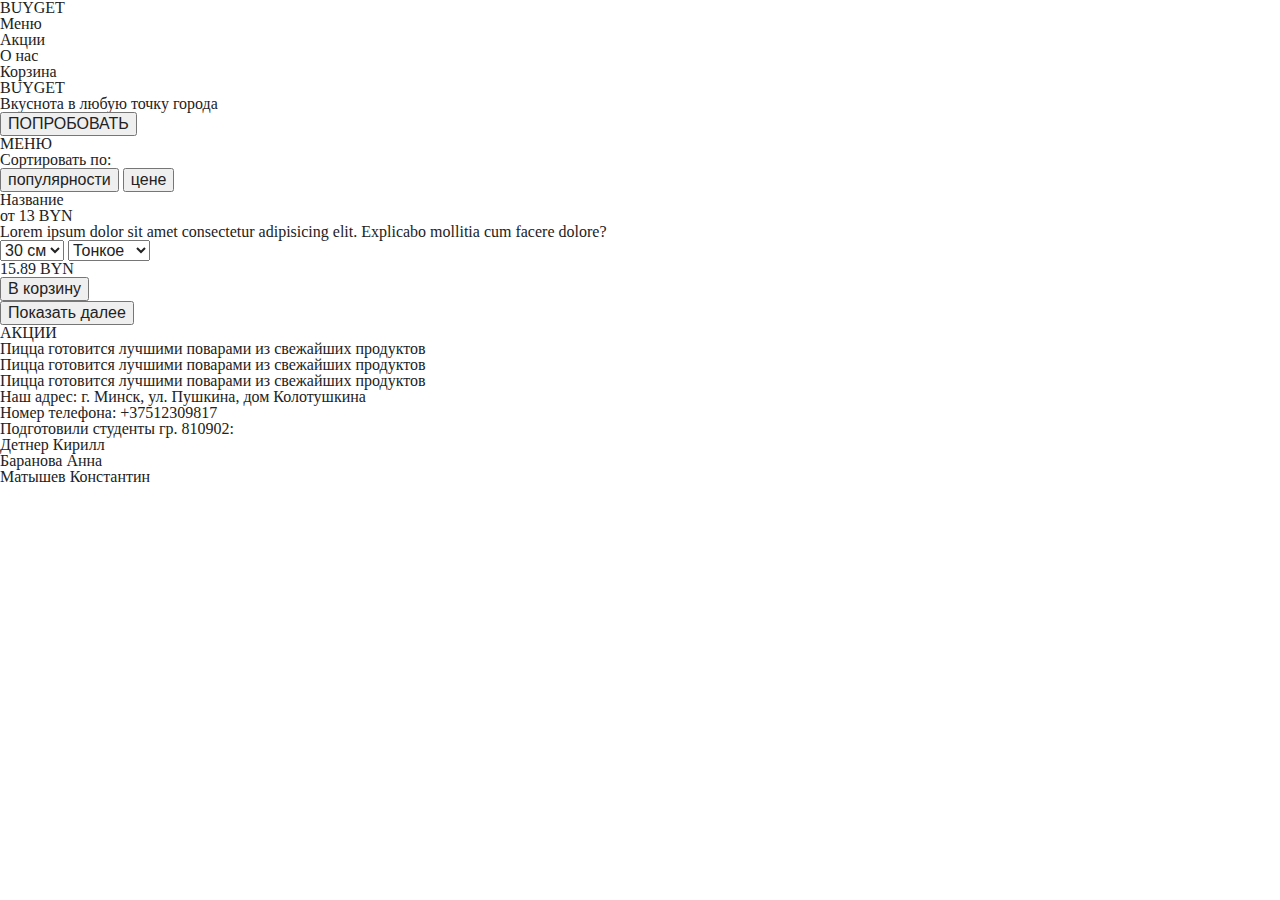
==== index.html @ f3280fdf "lab3" ====
<!doctype html>
<html lang="ru">
<head>
    <meta charset="UTF-8" />
    <meta name="viewport" content="width=device-width, initial-scale=1.0"/>
    <link rel="stylesheet" href="styles/reset.css">
    <link rel="stylesheet" href="styles/style.css">
    <title>BUYGET Pizza</title>
</head>

<body class="page">
    <header class="header page__header">
        <div class="wrapper ">
            <h1 class="logo logo_header">BUYGET</h1>
            <ul class="nav">
                <li class="nav__item">Меню</li>
                <li class="nav__item">Акции</li>
                <li class="nav__item">О нас</li>
                <li class="nav__item">
                    Корзина
                    <figure class="nav__cart"></figure>
                </li>
            </ul>
        </div>
    </header>
    <main>
        <section class="content">
            <div class="wrapper">
                <div class="info">
                    <h1 class="logo info__logo">BUYGET</h1>
                    <p class="info__description">Вкуснота в любую точку города</p>
                    <button class="btn btn_red">ПОПРОБОВАТЬ</button>
                </div>
            </div>
        </section>

        <section class="menu">
            <div class="wrapper">
                <div class="menu__header">
                    <h2 class="menu__title title">МЕНЮ</h2>
                    <div class="menu__sort">
                        <div class="sort__title">Сортировать по:</div>
                        <button class="sort-type sort-type_active">популярности</button>
                        <button class="sort-type">цене</button>
                    </div>
                </div>
                <div class="menu__pizza">
                    <div class="pizza-card">
                        <div class="pizza-card__image"></div>
                        <div class="pizza-card__title">Название</div>
                        <div class="pizza-card__price-range">от 13 BYN</div>
                        <div class="pizza-card__description">Lorem ipsum dolor sit amet consectetur adipisicing elit. Explicabo mollitia cum facere dolore?</div>
                        <div class="pizza-card__params">
                            <select class="pizza-card__size">
                                <option value="30">30 см</option>
                                <option value="36">36 см</option>
                            </select>
                            <select class="pizza-card__thickness">
                                <option value="thin">Тонкое</option>
                                <option value="fat">Толстое</option>
                            </select>
                        </div>
                        <div class="pizza__price">15.89 BYN</div>
                        <button class="btn btn_red">В корзину</button>
                    </div>
                </div>
                <button class="btn menu__extend">Показать далее</button>
            </div>
        </section>

        <section class="sales">
            <div class="wrapper">
                <h2 class="sales__title title">АКЦИИ</h2>
                <div class="sales__slider"></div>
            </div>
        </section>

        <section class="about">
            <div class="wrapper">
                <h2 class="about__title title"></h2>
                <div class="advantages">
                    <article class="advantages__taste">
                        <p class="advantages_description">Пицца готовится лучшими поварами из свежайших продуктов</p>
                        <p class="advantages_image"></p>
                    </article>
                    <article class="advantages__speed">
                        <p class="advantages_description">Пицца готовится лучшими поварами из свежайших продуктов</p>
                        <p class="advantages_image"></p>
                    </article>
                    <article class="advantages__sales">
                        <p class="advantages_description">Пицца готовится лучшими поварами из свежайших продуктов</p>
                        <p class="advantages_image"></p>
                    </article>
                </div>
            </div>
        </section>

        <section>
            <p class="address">
                Наш адрес: г. Минск, ул. Пушкина, дом Колотушкина
                <br>
                Номер телефона: +37512309817
            </p>
        </section>
    </main>

    <footer class="footer page__footer">
        <p class="authors">
            Подготовили студенты гр. 810902:<br>
            Детнер Кирилл<br>
            Баранова Анна<br>
            Матышев Константин
        </p>
    </footer>
</body>
</html>
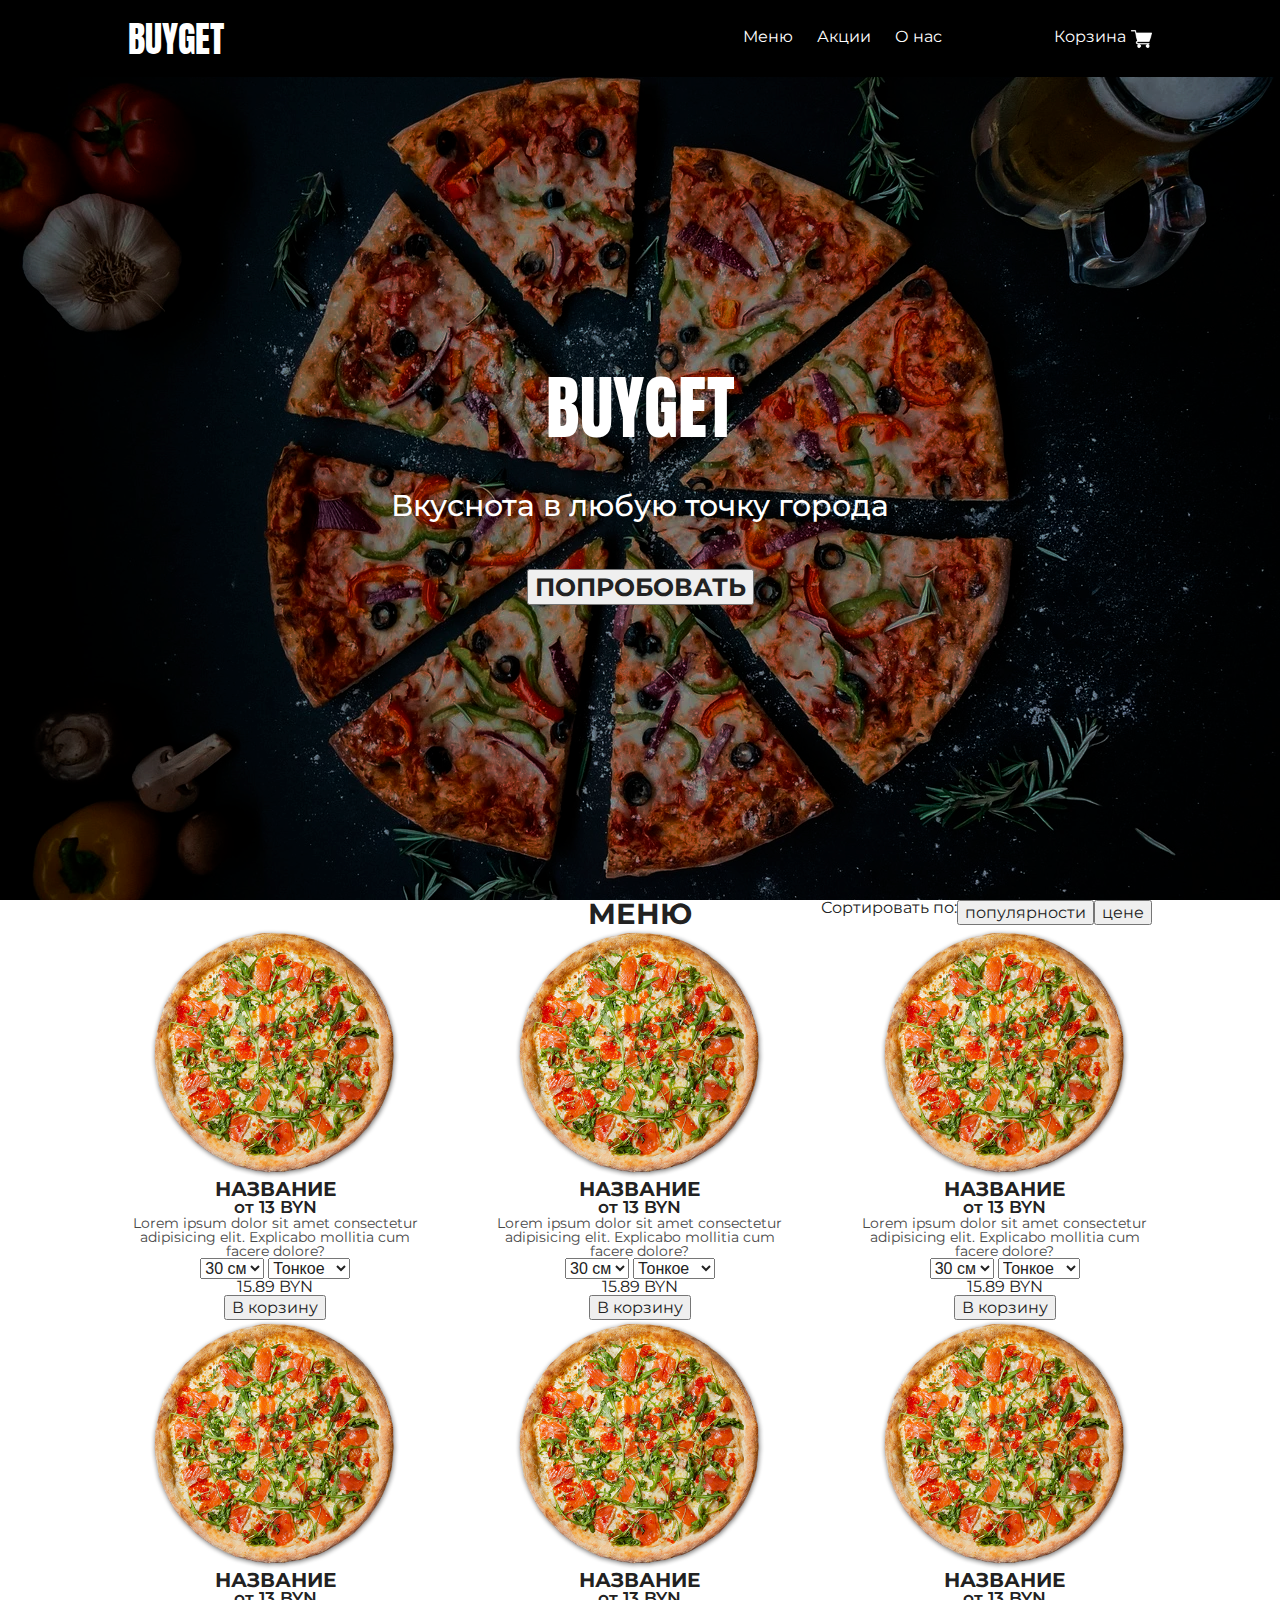
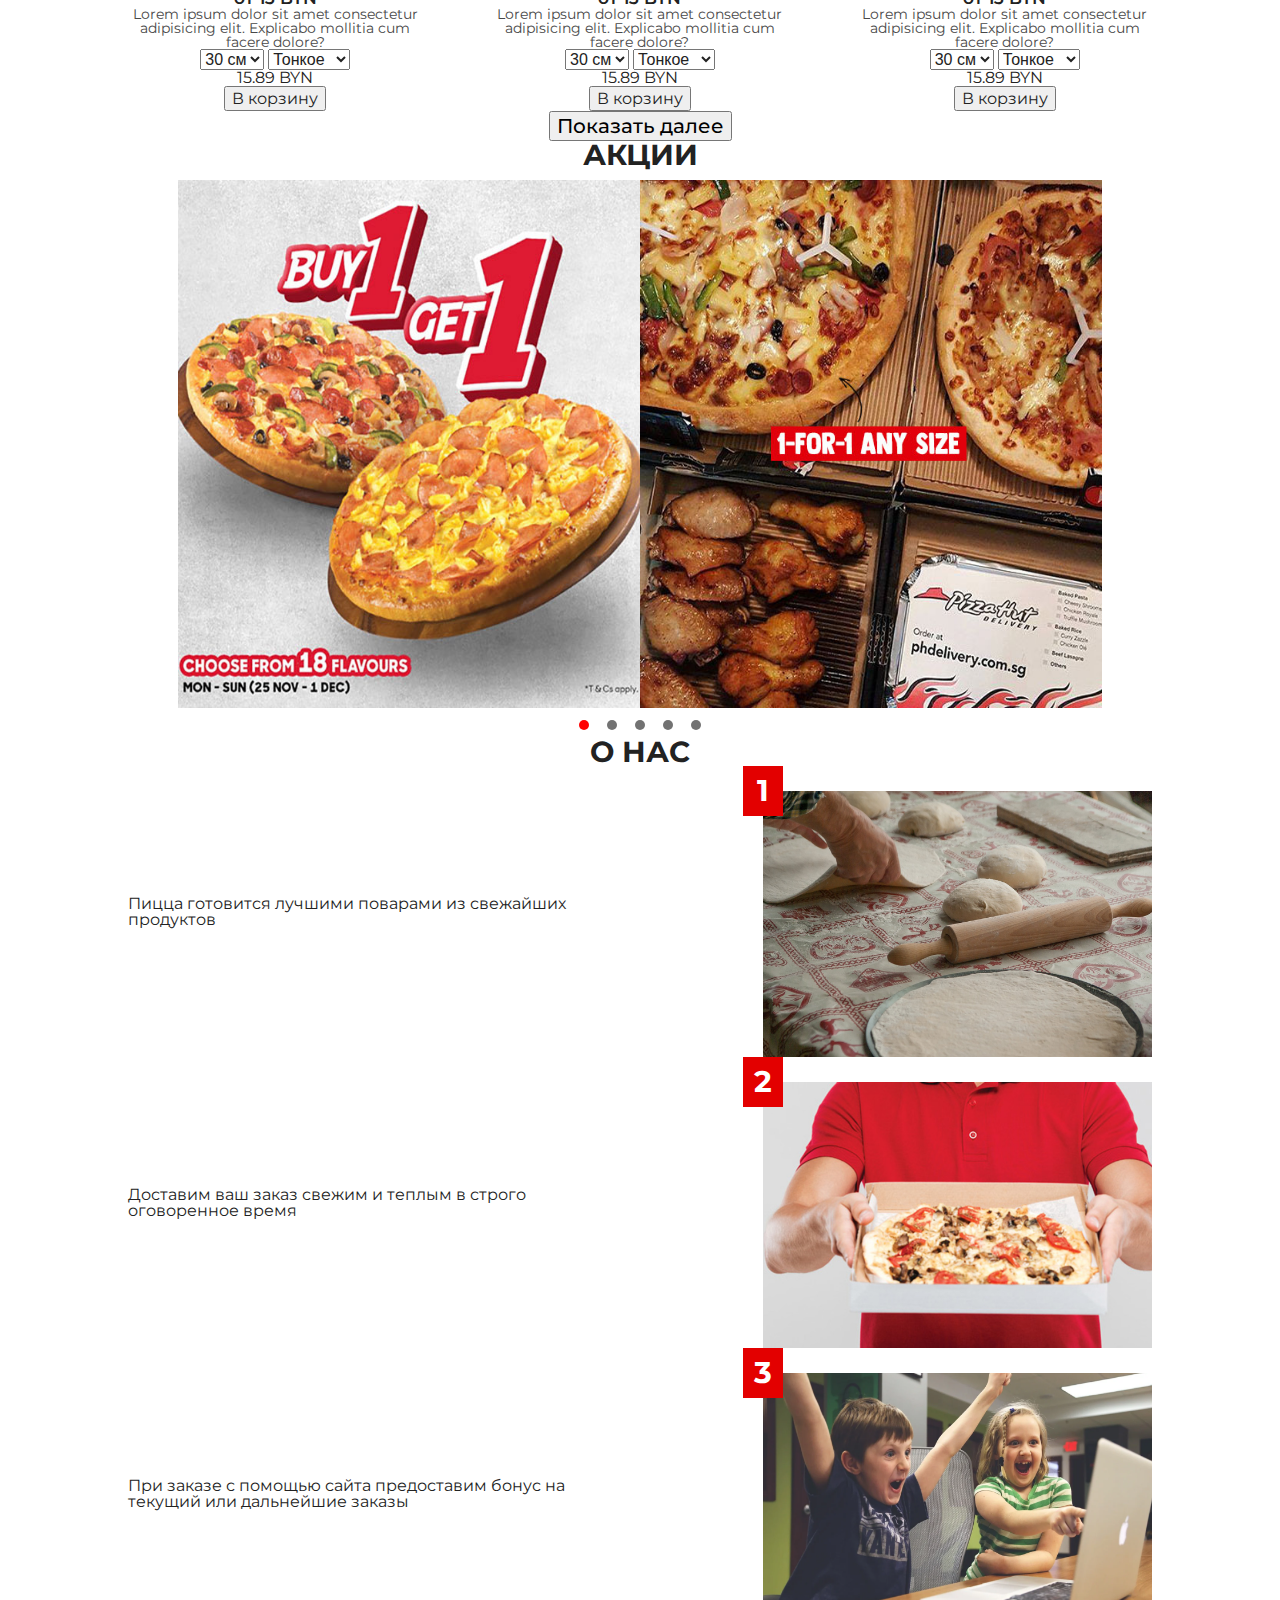
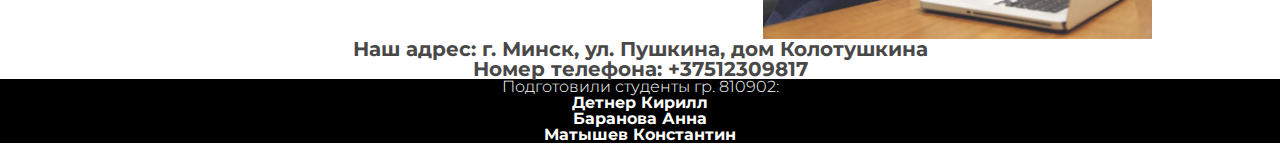
==== commit 01b158b1: "main page, lab4" ====
--- a/index.html
+++ b/index.html
@@ -1,16 +1,20 @@
-<!doctype html>
+<!DOCTYPE html>
 <html lang="ru">
+
 <head>
     <meta charset="UTF-8" />
-    <meta name="viewport" content="width=device-width, initial-scale=1.0"/>
-    <link rel="stylesheet" href="styles/reset.css">
-    <link rel="stylesheet" href="styles/style.css">
+    <meta name="viewport" content="width=device-width, initial-scale=1.0" />
+    <link rel="stylesheet" href="styles/reset.css" />
+    <link rel="stylesheet" href="styles/style.css" />
+    <link rel="preconnect" href="https://fonts.gstatic.com" />
+    <link href="https://fonts.googleapis.com/css2?family=Montserrat:wght@100;300;400;500;600;700&display=swap" rel="stylesheet" />
+    <link href="https://fonts.googleapis.com/css2?family=Anton&display=swap" rel="stylesheet" />
     <title>BUYGET Pizza</title>
 </head>
 
 <body class="page">
     <header class="header page__header">
-        <div class="wrapper ">
+        <div class="wrapper">
             <h1 class="logo logo_header">BUYGET</h1>
             <ul class="nav">
                 <li class="nav__item">Меню</li>
@@ -18,18 +22,20 @@
                 <li class="nav__item">О нас</li>
                 <li class="nav__item">
                     Корзина
-                    <figure class="nav__cart"></figure>
+                    <img class="nav__cart" src="./img/basket.png" />
                 </li>
             </ul>
         </div>
     </header>
     <main>
         <section class="content">
-            <div class="wrapper">
-                <div class="info">
-                    <h1 class="logo info__logo">BUYGET</h1>
-                    <p class="info__description">Вкуснота в любую точку города</p>
-                    <button class="btn btn_red">ПОПРОБОВАТЬ</button>
+            <div class="content__background">
+                <div class="wrapper">
+                    <div class="info">
+                        <h1 class="logo info__logo">BUYGET</h1>
+                        <p class="info__description">Вкуснота в любую точку города</p>
+                        <button class="btn btn_red">ПОПРОБОВАТЬ</button>
+                    </div>
                 </div>
             </div>
         </section>
@@ -47,20 +53,122 @@
                 <div class="menu__pizza">
                     <div class="pizza-card">
                         <div class="pizza-card__image"></div>
-                        <div class="pizza-card__title">Название</div>
-                        <div class="pizza-card__price-range">от 13 BYN</div>
-                        <div class="pizza-card__description">Lorem ipsum dolor sit amet consectetur adipisicing elit. Explicabo mollitia cum facere dolore?</div>
-                        <div class="pizza-card__params">
-                            <select class="pizza-card__size">
-                                <option value="30">30 см</option>
-                                <option value="36">36 см</option>
-                            </select>
-                            <select class="pizza-card__thickness">
-                                <option value="thin">Тонкое</option>
-                                <option value="fat">Толстое</option>
-                            </select>
-                        </div>
-                        <div class="pizza__price">15.89 BYN</div>
+                        <h3 class="pizza-card__title">Название</h3>
+                        <p class="pizza-card__price-range">от 13 BYN</p>
+                        <p class="pizza-card__description">
+                            Lorem ipsum dolor sit amet consectetur adipisicing elit. Explicabo mollitia cum facere dolore?
+                        </p>
+                        <div class="pizza-card__params">
+                            <select class="pizza-card__size">
+                  <option value="30">30 см</option>
+                  <option value="36">36 см</option>
+                </select>
+                            <select class="pizza-card__thickness">
+                  <option value="thin">Тонкое</option>
+                  <option value="fat">Толстое</option>
+                </select>
+                        </div>
+                        <h3 class="pizza__price">15.89 BYN</h3>
+                        <button class="btn btn_red">В корзину</button>
+                    </div>
+                    <div class="pizza-card">
+                        <div class="pizza-card__image"></div>
+                        <h3 class="pizza-card__title">Название</h3>
+                        <p class="pizza-card__price-range">от 13 BYN</p>
+                        <p class="pizza-card__description">
+                            Lorem ipsum dolor sit amet consectetur adipisicing elit. Explicabo mollitia cum facere dolore?
+                        </p>
+                        <div class="pizza-card__params">
+                            <select class="pizza-card__size">
+                  <option value="30">30 см</option>
+                  <option value="36">36 см</option>
+                </select>
+                            <select class="pizza-card__thickness">
+                  <option value="thin">Тонкое</option>
+                  <option value="fat">Толстое</option>
+                </select>
+                        </div>
+                        <h3 class="pizza__price">15.89 BYN</h3>
+                        <button class="btn btn_red">В корзину</button>
+                    </div>
+                    <div class="pizza-card">
+                        <div class="pizza-card__image"></div>
+                        <h3 class="pizza-card__title">Название</h3>
+                        <p class="pizza-card__price-range">от 13 BYN</p>
+                        <p class="pizza-card__description">
+                            Lorem ipsum dolor sit amet consectetur adipisicing elit. Explicabo mollitia cum facere dolore?
+                        </p>
+                        <div class="pizza-card__params">
+                            <select class="pizza-card__size">
+                  <option value="30">30 см</option>
+                  <option value="36">36 см</option>
+                </select>
+                            <select class="pizza-card__thickness">
+                  <option value="thin">Тонкое</option>
+                  <option value="fat">Толстое</option>
+                </select>
+                        </div>
+                        <h3 class="pizza__price">15.89 BYN</h3>
+                        <button class="btn btn_red">В корзину</button>
+                    </div>
+                    <div class="pizza-card">
+                        <div class="pizza-card__image"></div>
+                        <h3 class="pizza-card__title">Название</h3>
+                        <p class="pizza-card__price-range">от 13 BYN</p>
+                        <p class="pizza-card__description">
+                            Lorem ipsum dolor sit amet consectetur adipisicing elit. Explicabo mollitia cum facere dolore?
+                        </p>
+                        <div class="pizza-card__params">
+                            <select class="pizza-card__size">
+                  <option value="30">30 см</option>
+                  <option value="36">36 см</option>
+                </select>
+                            <select class="pizza-card__thickness">
+                  <option value="thin">Тонкое</option>
+                  <option value="fat">Толстое</option>
+                </select>
+                        </div>
+                        <h3 class="pizza__price">15.89 BYN</h3>
+                        <button class="btn btn_red">В корзину</button>
+                    </div>
+                    <div class="pizza-card">
+                        <div class="pizza-card__image"></div>
+                        <h3 class="pizza-card__title">Название</h3>
+                        <p class="pizza-card__price-range">от 13 BYN</p>
+                        <p class="pizza-card__description">
+                            Lorem ipsum dolor sit amet consectetur adipisicing elit. Explicabo mollitia cum facere dolore?
+                        </p>
+                        <div class="pizza-card__params">
+                            <select class="pizza-card__size">
+                  <option value="30">30 см</option>
+                  <option value="36">36 см</option>
+                </select>
+                            <select class="pizza-card__thickness">
+                  <option value="thin">Тонкое</option>
+                  <option value="fat">Толстое</option>
+                </select>
+                        </div>
+                        <h3 class="pizza__price">15.89 BYN</h3>
+                        <button class="btn btn_red">В корзину</button>
+                    </div>
+                    <div class="pizza-card">
+                        <div class="pizza-card__image"></div>
+                        <h3 class="pizza-card__title">Название</h3>
+                        <p class="pizza-card__price-range">от 13 BYN</p>
+                        <p class="pizza-card__description">
+                            Lorem ipsum dolor sit amet consectetur adipisicing elit. Explicabo mollitia cum facere dolore?
+                        </p>
+                        <div class="pizza-card__params">
+                            <select class="pizza-card__size">
+                  <option value="30">30 см</option>
+                  <option value="36">36 см</option>
+                </select>
+                            <select class="pizza-card__thickness">
+                  <option value="thin">Тонкое</option>
+                  <option value="fat">Толстое</option>
+                </select>
+                        </div>
+                        <h3 class="pizza__price">15.89 BYN</h3>
                         <button class="btn btn_red">В корзину</button>
                     </div>
                 </div>
@@ -71,25 +179,64 @@
         <section class="sales">
             <div class="wrapper">
                 <h2 class="sales__title title">АКЦИИ</h2>
-                <div class="sales__slider"></div>
+                <div class="sales__slider">
+                    <ul class="sales__slider_list">
+                        <li class="sales__slider_element">
+                            <img src="./img/sale1.png" alt="1" />
+                        </li>
+                        <!-- <li class="sales__slider_element">
+                            <img src="img/sale1.png" alt="2" />
+                        </li> -->
+                    </ul>
+                    <div class="sales__slider_arrow-left"></div>
+                    <div class="sales__slider_arrow-right"></div>
+                    <div class="sales__slider_dots">
+                        <span class="slider__dot slider__dot_current"></span>
+                        <span class="slider__dot"></span>
+                        <span class="slider__dot"></span>
+                        <span class="slider__dot"></span>
+                        <span class="slider__dot"></span>
+                    </div>
+                </div>
             </div>
         </section>
 
         <section class="about">
             <div class="wrapper">
-                <h2 class="about__title title"></h2>
+                <h2 class="about__title title">О НАС</h2>
                 <div class="advantages">
-                    <article class="advantages__taste">
-                        <p class="advantages_description">Пицца готовится лучшими поварами из свежайших продуктов</p>
-                        <p class="advantages_image"></p>
+                    <article class="advantage">
+                        <p class="advantage__description">
+                            Пицца готовится лучшими поварами из свежайших продуктов
+                        </p>
+                        <div class="advantage__image-wrapper">
+                            <div class="advantage__number">
+                                <p>1</p>
+                            </div>
+                            <img class="advantage_image" src="img/adv1.png"></img>
+                        </div>
                     </article>
-                    <article class="advantages__speed">
-                        <p class="advantages_description">Пицца готовится лучшими поварами из свежайших продуктов</p>
-                        <p class="advantages_image"></p>
+                    <article class="advantage">
+                        <p class="advantage__description">
+                            Доставим ваш заказ свежим и теплым в строго оговоренное время
+                        </p>
+                        <div class="advantage__image-wrapper">
+                            <div class="advantage__number">
+                                <p>2</p>
+                            </div>
+                            <img class="advantage_image" src="img/adv2.png"></img>
+                        </div>
                     </article>
-                    <article class="advantages__sales">
-                        <p class="advantages_description">Пицца готовится лучшими поварами из свежайших продуктов</p>
-                        <p class="advantages_image"></p>
+                    <article class="advantage">
+                        <p class="advantage__description">
+                            При заказе с помощью сайта предоставим бонус на текущий или дальнейшие заказы
+                        </p>
+                        <div class="advantage__image-wrapper">
+                            <div class="advantage__number">
+                                <p>3</p>
+                            </div>
+                            <img class="advantage_image" src="img/adv3.png"></img>
+                        </div>
                     </article>
                 </div>
             </div>
@@ -98,21 +245,16 @@
         <section>
             <p class="address">
                 Наш адрес: г. Минск, ул. Пушкина, дом Колотушкина
-                <br>
-                Номер телефона: +37512309817
+                <br /> Номер телефона: +37512309817
             </p>
         </section>
     </main>
 
     <footer class="footer page__footer">
         <p class="authors">
-            Подготовили студенты гр. 810902:<br>
-            Детнер Кирилл<br>
-            Баранова Анна<br>
-            Матышев Константин
+            Подготовили студенты гр. 810902:<span><br /> Детнер Кирилл<br /> Баранова Анна<br /> Матышев Константин</span>
         </p>
     </footer>
 </body>
-</html>
-
-
+
+</html>--- a/styles/style.css
+++ b/styles/style.css
@@ -0,0 +1,414 @@
+* {
+  -webkit-box-sizing: border-box;
+          box-sizing: border-box;
+}
+
+section {
+  display: -webkit-box;
+  display: -ms-flexbox;
+  display: flex;
+  -webkit-box-pack: center;
+      -ms-flex-pack: center;
+          justify-content: center;
+  width: 100%;
+}
+
+header {
+  width: 100%;
+  height: 77px;
+  display: -webkit-box;
+  display: -ms-flexbox;
+  display: flex;
+  -webkit-box-pack: center;
+      -ms-flex-pack: center;
+          justify-content: center;
+  background-color: black;
+  color: white;
+}
+
+header .wrapper {
+  -webkit-box-pack: justify;
+      -ms-flex-pack: justify;
+          justify-content: space-between;
+  -webkit-box-align: center;
+      -ms-flex-align: center;
+          align-items: center;
+}
+
+header .wrapper .logo {
+  font-family: "Anton", sans-serif;
+  font-size: 36px;
+}
+
+header .wrapper .nav {
+  display: -webkit-box;
+  display: -ms-flexbox;
+  display: flex;
+  -webkit-box-pack: justify;
+      -ms-flex-pack: justify;
+          justify-content: space-between;
+}
+
+header .wrapper .nav .nav__item {
+  cursor: pointer;
+  margin-left: 1.5rem;
+  display: -webkit-box;
+  display: -ms-flexbox;
+  display: flex;
+}
+
+header .wrapper .nav .nav__item img {
+  width: 21px;
+  height: 20px;
+  margin-left: 5px;
+}
+
+header .wrapper .nav .nav__item:last-child {
+  margin-left: 7rem;
+}
+
+header,
+main,
+footer,
+button {
+  font-family: "Montserrat", sans-serif;
+}
+
+.wrapper {
+  width: 80%;
+  display: -webkit-box;
+  display: -ms-flexbox;
+  display: flex;
+  -webkit-box-pack: center;
+      -ms-flex-pack: center;
+          justify-content: center;
+}
+
+.content__background {
+  background-image: url(../img/background.png);
+  background-color: #080808;
+  width: 100%;
+  height: calc(100vh - 77px);
+  background-size: cover;
+  background-position: center;
+  display: -webkit-box;
+  display: -ms-flexbox;
+  display: flex;
+  -webkit-box-pack: center;
+      -ms-flex-pack: center;
+          justify-content: center;
+  width: 100%;
+}
+
+.content__background .wrapper {
+  height: 100%;
+  -webkit-box-align: center;
+      -ms-flex-align: center;
+          align-items: center;
+}
+
+.info {
+  display: -webkit-box;
+  display: -ms-flexbox;
+  display: flex;
+  -webkit-box-pack: center;
+      -ms-flex-pack: center;
+          justify-content: center;
+  -ms-flex-wrap: wrap;
+      flex-wrap: wrap;
+}
+
+.info h1,
+.info p {
+  width: 100%;
+  text-align: center;
+  color: white;
+  margin-bottom: 3rem;
+}
+
+.info h1 {
+  font-family: "Anton", sans-serif;
+  font-size: 70px;
+  font-style: normal;
+  font-weight: normal;
+}
+
+.info p {
+  font-weight: 500;
+  font-size: 30px;
+}
+
+.info button {
+  font-style: normal;
+  font-weight: bold;
+  font-size: 25px;
+  text-transform: uppercase;
+}
+
+.menu .wrapper {
+  -ms-flex-wrap: wrap;
+      flex-wrap: wrap;
+}
+
+.title {
+  text-align: center;
+  font-style: normal;
+  font-weight: bold;
+  font-size: 1.8rem;
+}
+
+.menu__header {
+  width: 100%;
+  position: relative;
+}
+
+.menu__header .menu__sort {
+  position: absolute;
+  right: 0;
+  top: 0;
+  display: -webkit-box;
+  display: -ms-flexbox;
+  display: flex;
+  -webkit-box-pack: right;
+      -ms-flex-pack: right;
+          justify-content: right;
+}
+
+.menu__pizza {
+  display: -ms-grid;
+  display: grid;
+  -ms-grid-columns: 1fr 1fr 1fr;
+      grid-template-columns: 1fr 1fr 1fr;
+  grid-column-gap: 70px;
+}
+
+.menu__pizza .pizza-card {
+  text-align: center;
+}
+
+.menu__pizza .pizza-card .pizza-card__image {
+  background-image: url(../img/pizza.png);
+  background-size: contain;
+  background-position: center;
+  background-repeat: no-repeat;
+  width: 100%;
+  height: 250px;
+}
+
+.menu__pizza .pizza-card .pizza-card__title {
+  font-weight: bold;
+  font-size: 20px;
+  text-transform: uppercase;
+}
+
+.menu__pizza .pizza-card .pizza-card__price-range {
+  font-weight: 600;
+  font-size: 17px;
+}
+
+.menu__pizza .pizza-card .pizza-card__description {
+  font-weight: normal;
+  font-size: 14px;
+  color: #484848;
+}
+
+.menu__pizza .pizza-card .pizza__price {
+  font-weight: normal;
+  font-size: 16px;
+}
+
+.menu__extend {
+  font-style: normal;
+  font-weight: 500;
+  font-size: 20px;
+  text-align: center;
+  color: #000000;
+}
+
+.sales .wrapper {
+  -webkit-box-orient: vertical;
+  -webkit-box-direction: normal;
+      -ms-flex-direction: column;
+          flex-direction: column;
+  -webkit-box-pack: center;
+      -ms-flex-pack: center;
+          justify-content: center;
+}
+
+.sales .sales__slider {
+  position: relative;
+  min-width: 320px;
+  padding: 10px 50px 30px;
+}
+
+.sales__slider_list {
+  margin: 0;
+  padding: 0;
+  list-style-type: none;
+  position: relative;
+  width: 100%;
+  height: 528px;
+}
+
+.sales__slider_element {
+  width: 100%;
+  -webkit-transition: opacity 1s ease-in;
+  transition: opacity 1s ease-in;
+  position: absolute;
+  left: 0;
+  top: 0;
+  display: block;
+}
+
+.sales__slider_element img {
+  width: 100%;
+  height: 528px;
+  z-index: 10;
+}
+
+.sales__slider_arrow-left,
+.sales__slider_arrow-right {
+  width: 22px;
+  height: 40px;
+  position: absolute;
+  cursor: pointer;
+  opacity: 0.6;
+  z-index: 4;
+}
+
+.sales__slider_arrow-left {
+  left: 10px;
+  top: calc(100% / 2 - 20px);
+  display: block;
+  background: url("http://pvbk.spb.ru/inc/slider/sim-files/sim-arrow-left.png") no-repeat;
+}
+
+.sales__slider_arrow-right {
+  right: 10px;
+  top: calc(100% / 2 - 20px);
+  display: block;
+  background: url("http://pvbk.spb.ru/inc/slider/sim-files/sim-arrow-right.png") no-repeat;
+}
+
+.sales__slider_arrow-left:hover {
+  opacity: 1;
+}
+
+.sales__slider_arrow-right:hover {
+  opacity: 1;
+}
+
+.sales__slider_dots {
+  width: 100%;
+  height: auto;
+  position: absolute;
+  left: 0;
+  bottom: 0;
+  z-index: 3;
+  text-align: center;
+}
+
+span.slider__dot {
+  width: 10px;
+  height: 10px;
+  margin: 5px 7px;
+  padding: 0;
+  display: inline-block;
+  background-color: #727272;
+  border-radius: 5px;
+  cursor: pointer;
+}
+
+.slider__dot_current {
+  background-color: #ff0000 !important;
+}
+
+.about {
+  display: -webkit-box;
+  display: -ms-flexbox;
+  display: flex;
+  -webkit-box-pack: center;
+      -ms-flex-pack: center;
+          justify-content: center;
+}
+
+.about .wrapper {
+  display: block;
+}
+
+.advantages {
+  display: -webkit-box;
+  display: -ms-flexbox;
+  display: flex;
+  -webkit-box-orient: vertical;
+  -webkit-box-direction: normal;
+      -ms-flex-direction: column;
+          flex-direction: column;
+}
+
+.advantage {
+  display: -webkit-box;
+  display: -ms-flexbox;
+  display: flex;
+  -webkit-box-pack: justify;
+      -ms-flex-pack: justify;
+          justify-content: space-between;
+}
+
+.advantage .advantage__description {
+  max-width: 45%;
+  display: -webkit-box;
+  display: -ms-flexbox;
+  display: flex;
+  -webkit-box-align: center;
+      -ms-flex-align: center;
+          align-items: center;
+}
+
+.advantage .advantage__image-wrapper img {
+  right: 0;
+  max-width: 389px;
+  height: 266px;
+  position: relative;
+  z-index: 0;
+  margin-left: 20px;
+}
+
+.advantage__number {
+  position: relative;
+  z-index: 10;
+  margin-bottom: -25px;
+  background-color: #e30000;
+  width: 40px;
+  height: 50px;
+}
+
+.advantage__number p {
+  text-align: center;
+  color: white;
+  font-style: normal;
+  font-weight: bold;
+  font-size: 30px;
+  line-height: 50px;
+}
+
+.address {
+  font-weight: bold;
+  font-size: 20px;
+  color: #484848;
+  text-align: center;
+}
+
+.footer {
+  background-color: black;
+  color: white;
+  text-align: center;
+  font-style: normal;
+  font-weight: 300;
+  font-size: 16px;
+}
+
+.footer span {
+  font-weight: bold;
+}
+/*# sourceMappingURL=style.css.map */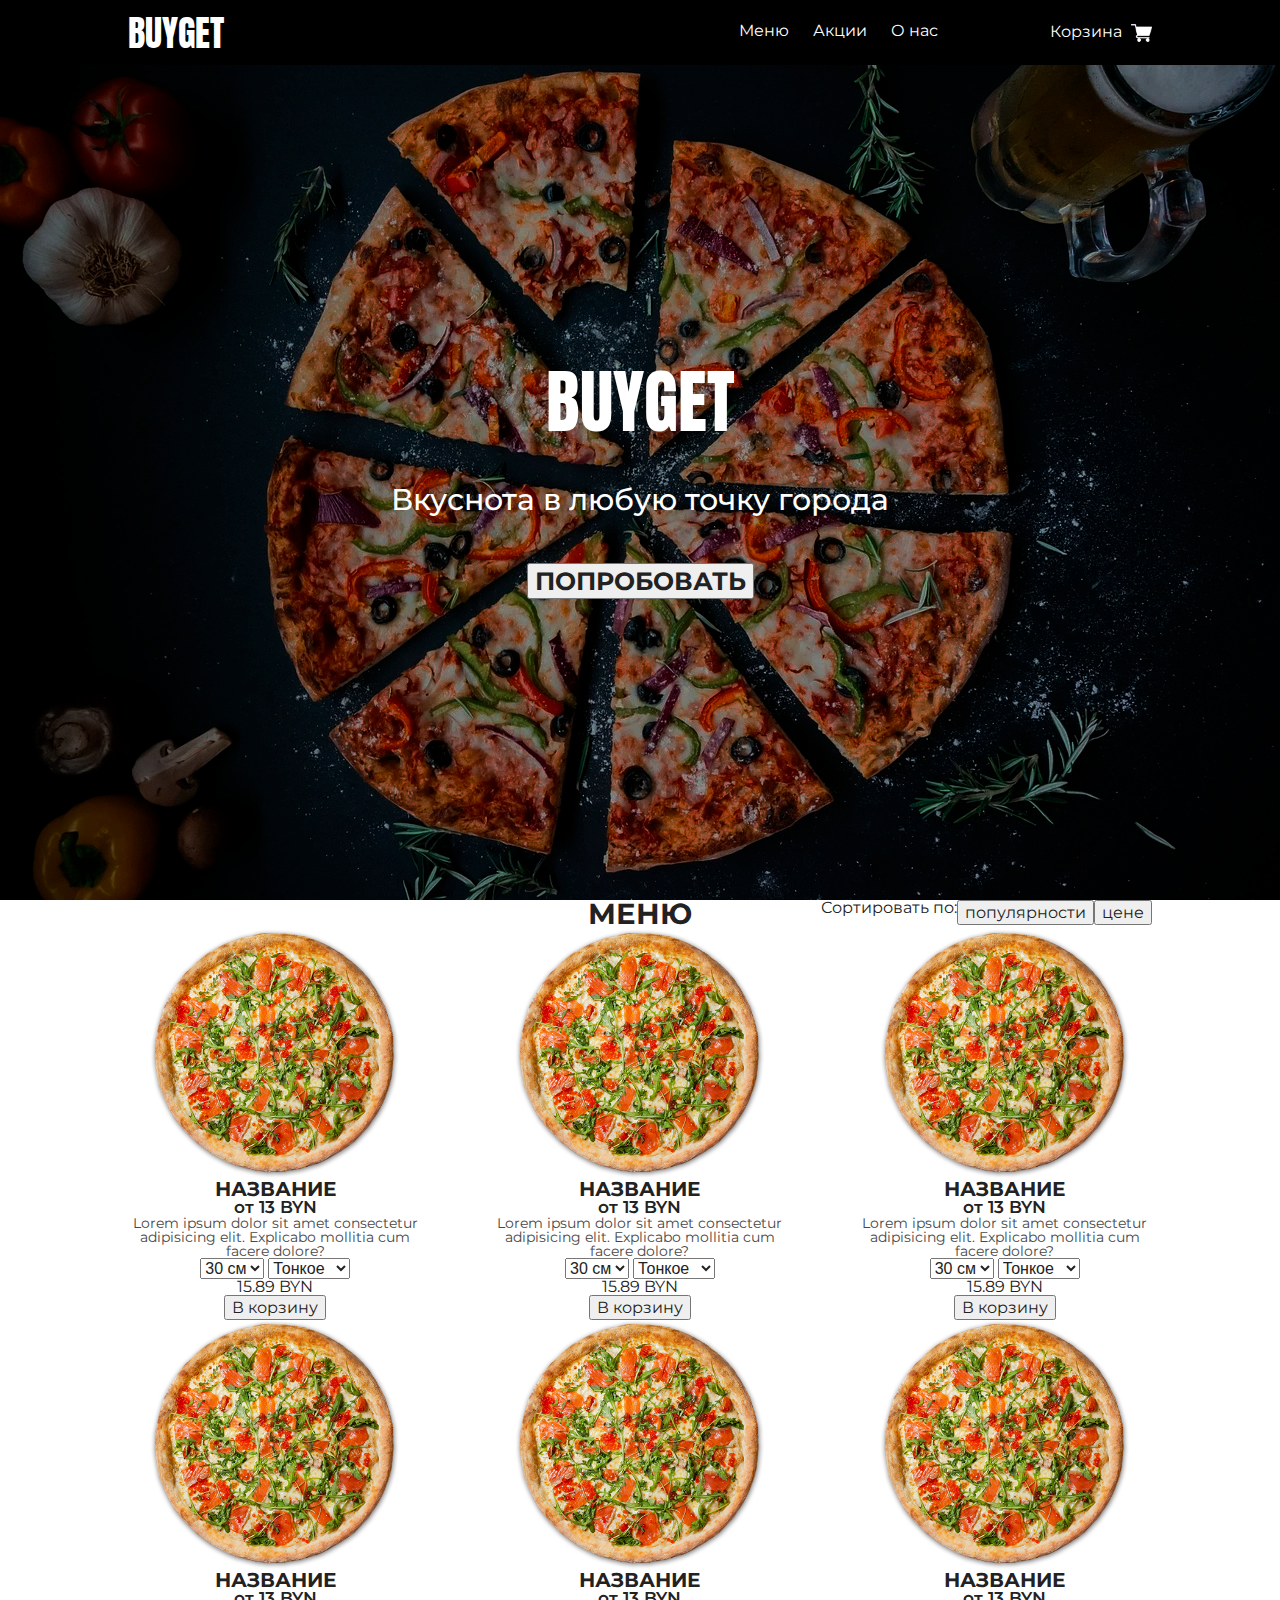
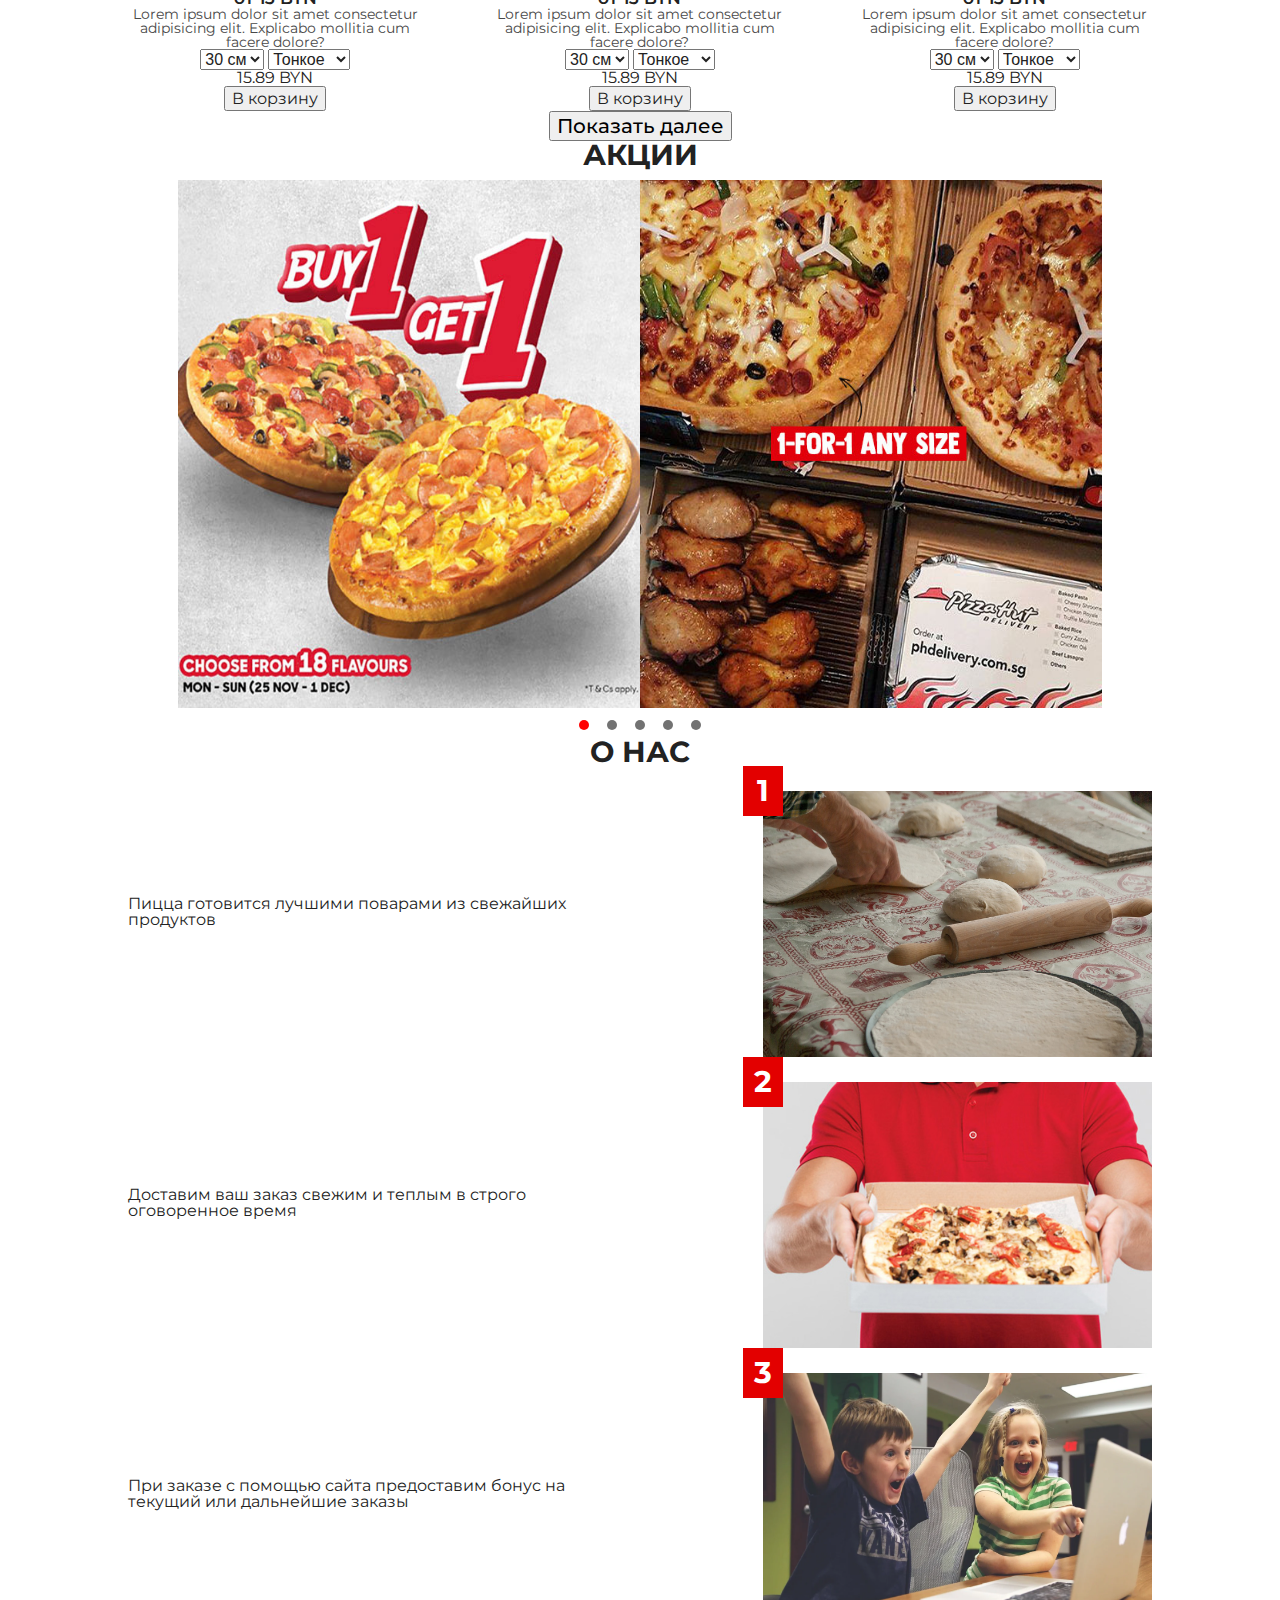
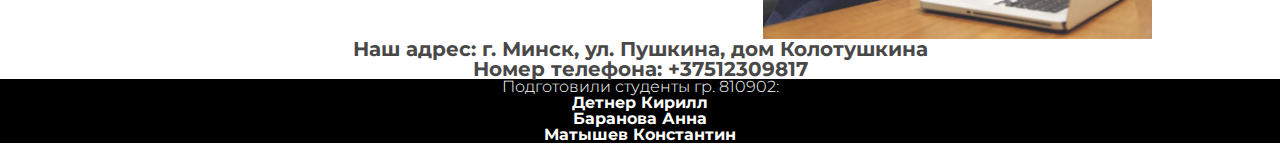
==== commit 5166a789: "basket page, lab4" ====
--- a/index.html
+++ b/index.html
@@ -15,14 +15,14 @@
 <body class="page">
     <header class="header page__header">
         <div class="wrapper">
-            <h1 class="logo logo_header">BUYGET</h1>
+            <h1 class="logo logo_header"><a href="index.html">BUYGET</a></h1>
             <ul class="nav">
                 <li class="nav__item">Меню</li>
                 <li class="nav__item">Акции</li>
                 <li class="nav__item">О нас</li>
-                <li class="nav__item">
-                    Корзина
+                <li class="nav__item"><a href="basket.html">Корзина
                     <img class="nav__cart" src="./img/basket.png" />
+                </a>
                 </li>
             </ul>
         </div>
--- a/styles/style.css
+++ b/styles/style.css
@@ -13,9 +13,14 @@
   width: 100%;
 }
 
+a {
+  text-decoration: none;
+  color: white;
+}
+
 header {
   width: 100%;
-  height: 77px;
+  height: 65px;
   display: -webkit-box;
   display: -ms-flexbox;
   display: flex;
@@ -24,6 +29,10 @@
           justify-content: center;
   background-color: black;
   color: white;
+  position: -webkit-sticky;
+  position: sticky;
+  top: 0;
+  z-index: 100;
 }
 
 header .wrapper {
@@ -88,7 +97,7 @@
   background-image: url(../img/background.png);
   background-color: #080808;
   width: 100%;
-  height: calc(100vh - 77px);
+  height: calc(100vh - 65px);
   background-size: cover;
   background-position: center;
   display: -webkit-box;
@@ -411,4 +420,127 @@
 .footer span {
   font-weight: bold;
 }
+
+.basket__wrapper .wrapper {
+  -webkit-box-pack: justify;
+      -ms-flex-pack: justify;
+          justify-content: space-between;
+}
+
+.basket__wrapper .wrapper .order {
+  width: 35%;
+}
+
+.basket__wrapper .wrapper .basket {
+  width: 40%;
+}
+
+.order__form {
+  display: -webkit-box;
+  display: -ms-flexbox;
+  display: flex;
+  -webkit-box-orient: vertical;
+  -webkit-box-direction: normal;
+      -ms-flex-direction: column;
+          flex-direction: column;
+}
+
+.order__form_input,
+.order__form_select {
+  display: block;
+}
+
+.order__title {
+  font-weight: bold;
+  font-size: 23px;
+}
+
+.order__form_info {
+  width: 100%;
+}
+
+.order__form_input,
+.order__form_select {
+  border: 1px solid #a9a9a9;
+  border-radius: 4px;
+  width: 100%;
+  height: 30px;
+  font-family: "Montserrat", sans-serif;
+  font-size: 15px;
+  color: #3f3f3f;
+}
+
+.red-center {
+  text-align: center;
+  color: red;
+}
+
+textarea {
+  height: 100px !important;
+  resize: none;
+}
+
+.basket__card .button__wrapper {
+  overflow: auto;
+}
+
+.basket__card .button__wrapper button {
+  float: right;
+  padding: 0;
+  border: 0;
+  background-color: transparent;
+}
+
+.basket__card .button__wrapper button img {
+  width: 20px;
+  height: 20px;
+}
+
+.basket__card img {
+  width: 170px;
+  height: 170px;
+}
+
+.basket__card_wrapper {
+  display: -webkit-box;
+  display: -ms-flexbox;
+  display: flex;
+  width: 100%;
+}
+
+.basket__card_wrapper .basket__card_info {
+  width: 60%;
+}
+
+.basket__card_wrapper .basket__card_info h3 {
+  font-weight: bold;
+  font-size: 18px;
+}
+
+.basket__card_wrapper .basket__card_info p {
+  font-weight: 300;
+  font-size: 16px;
+}
+
+.basket__card_wrapper .basket__card_info p.color-gray {
+  color: #867979;
+}
+
+.basket__card_wrapper .basket__card_info .basket__card_price {
+  font-weight: 600;
+  font-size: 14px;
+}
+
+.basket__card_wrapper .basket__card_info .basket_card_number {
+  display: inline;
+}
+
+.basket__sum {
+  font-weight: bold;
+  font-size: 18px;
+}
+
+.basket__sum span {
+  color: #ff0000;
+}
 /*# sourceMappingURL=style.css.map */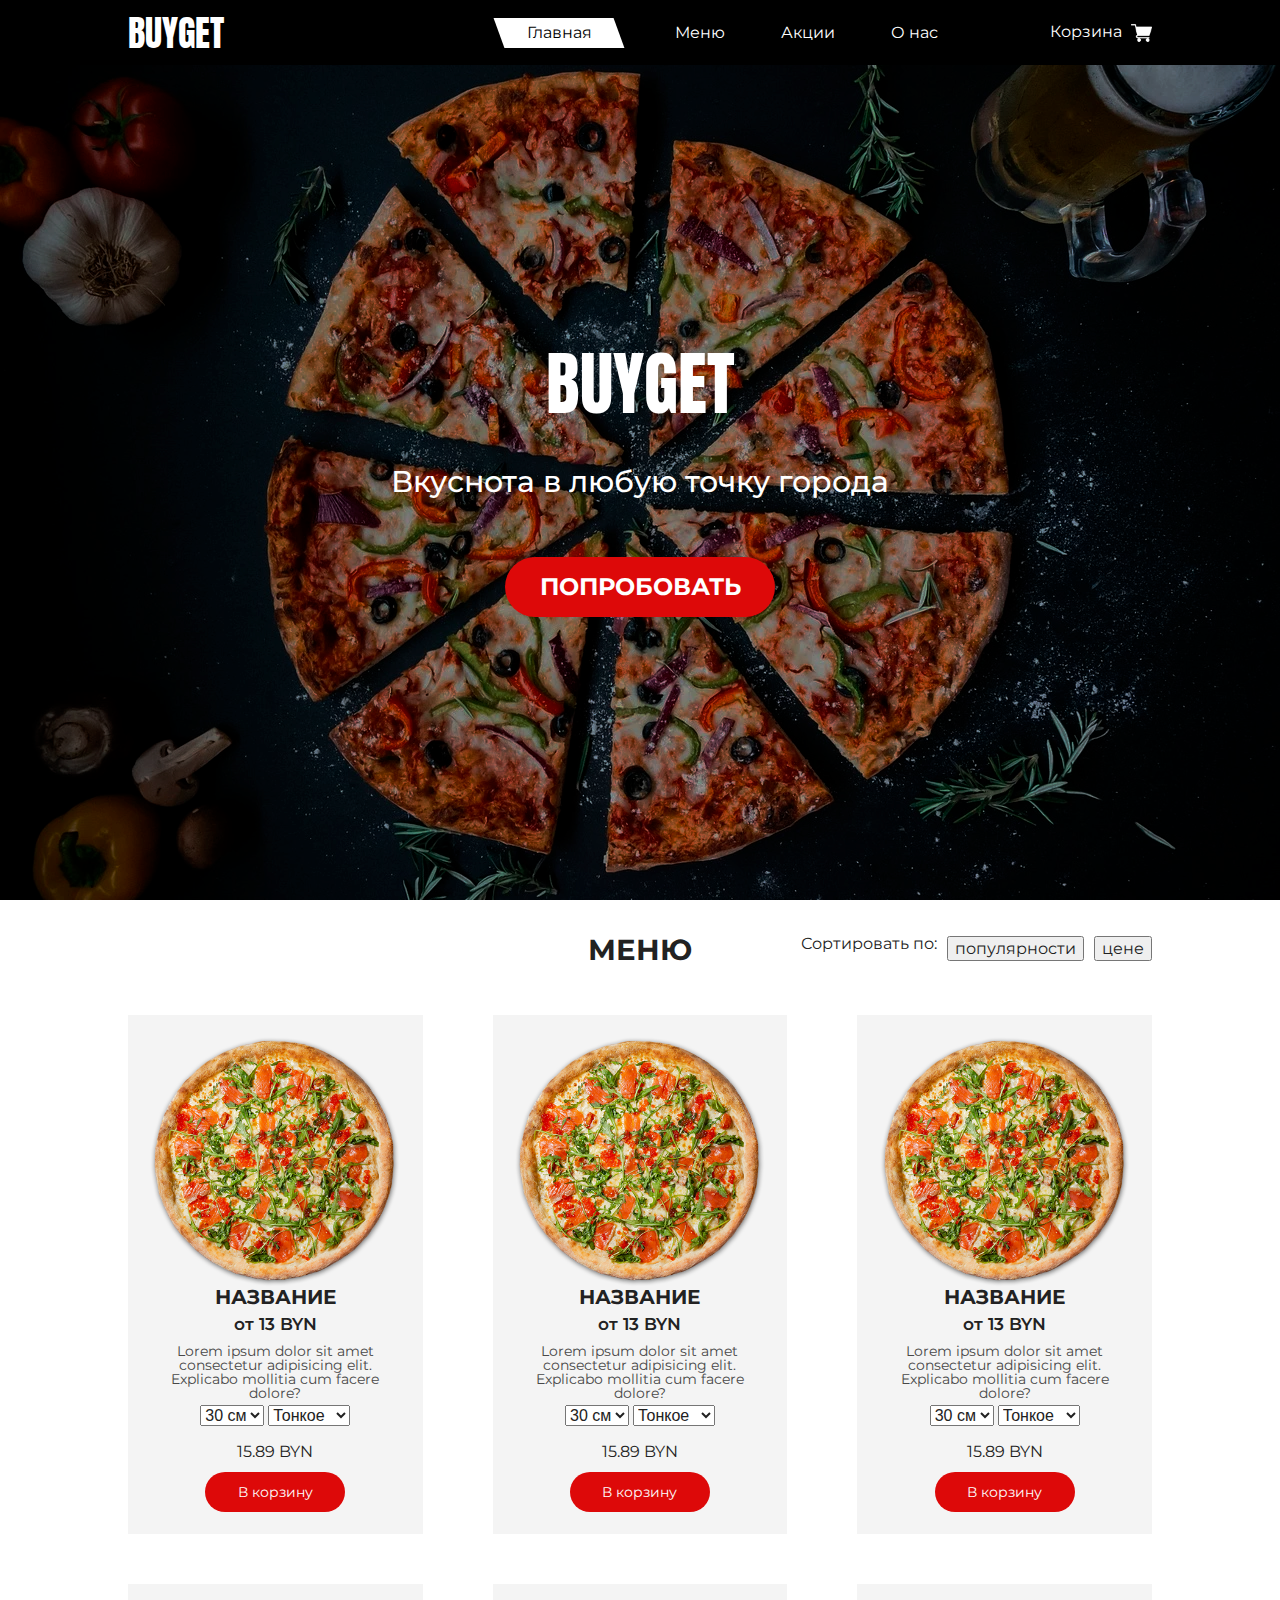
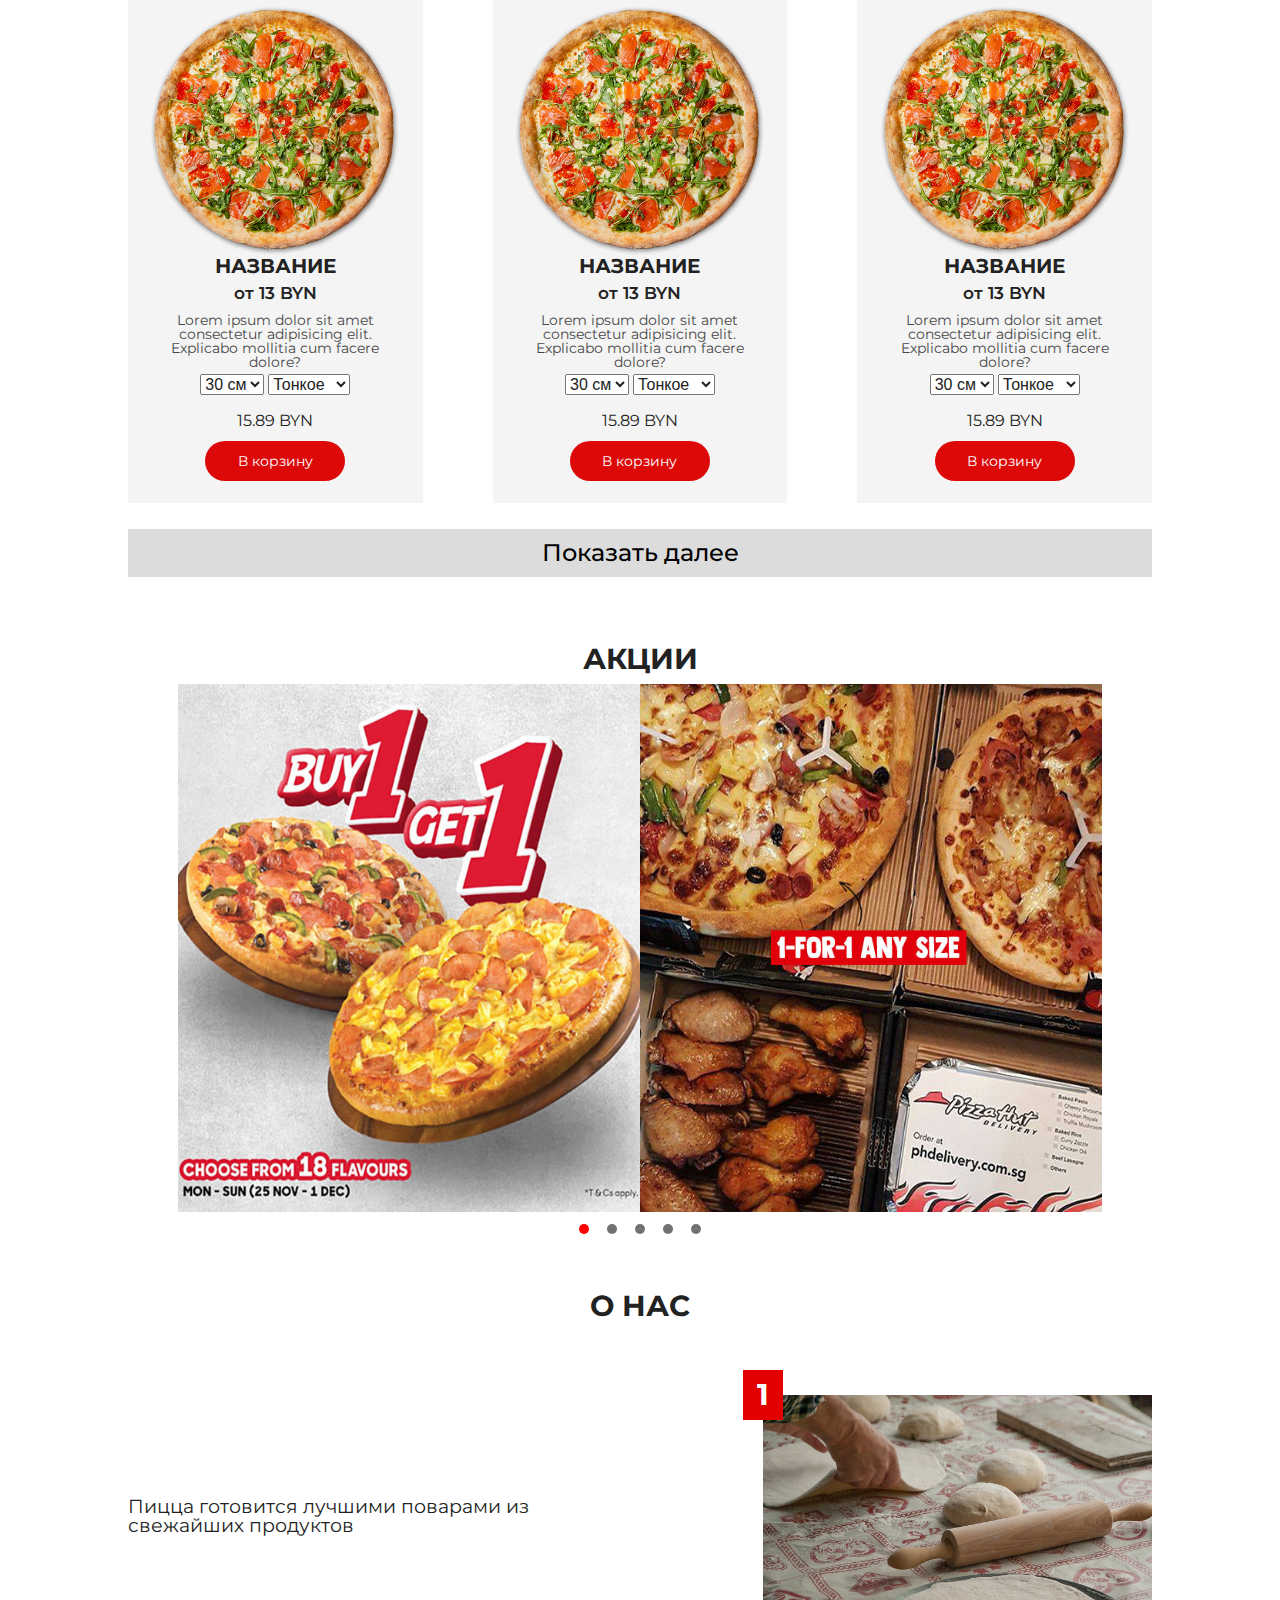
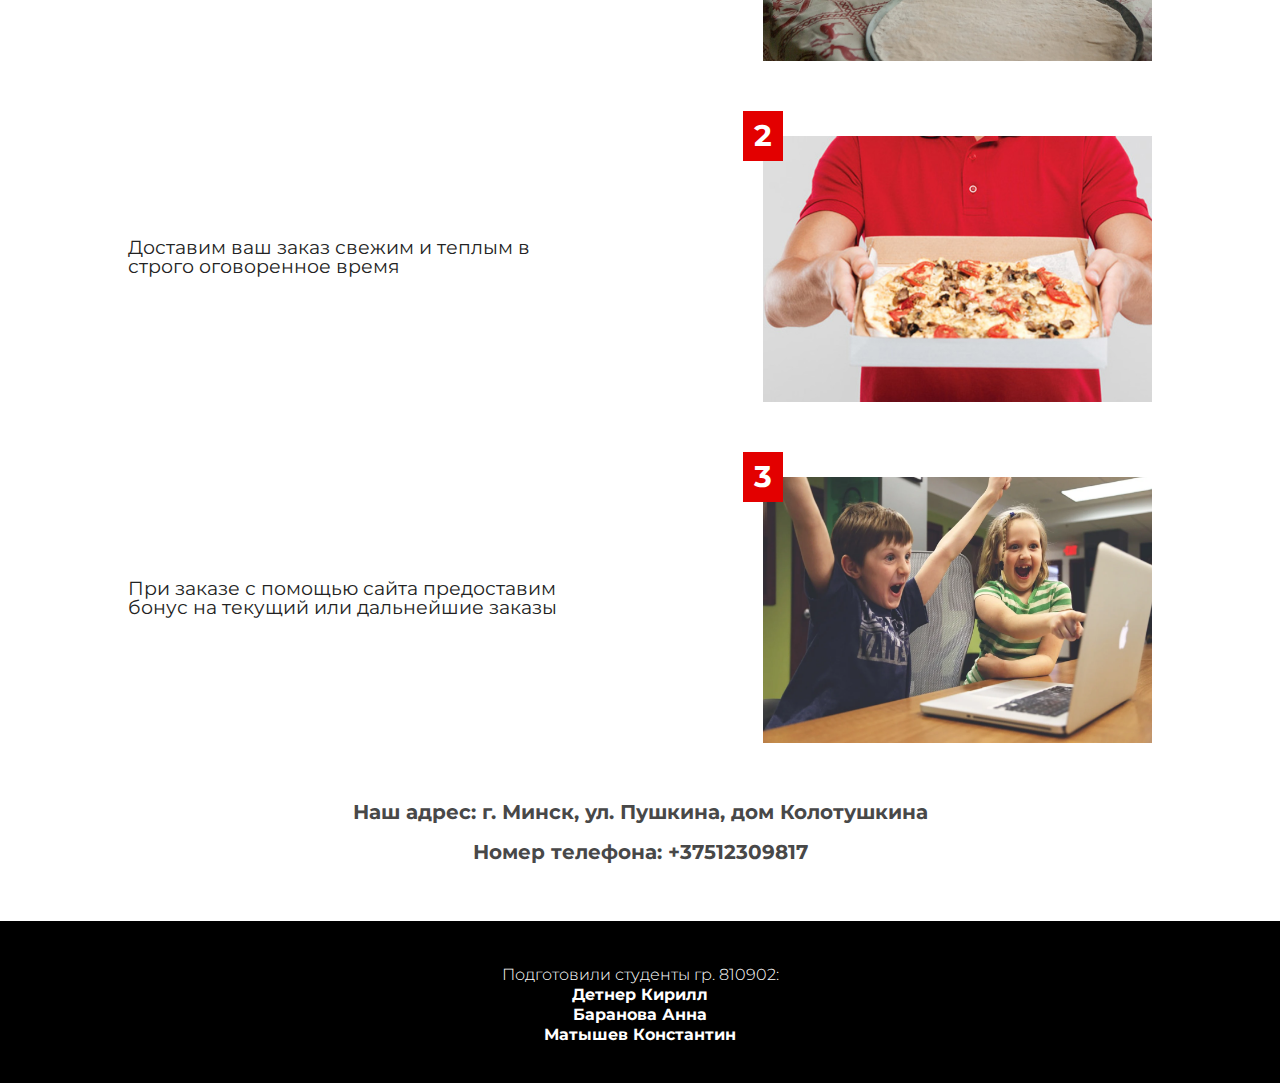
==== commit 0c575bba: "added animations" ====
--- a/index.html
+++ b/index.html
@@ -9,26 +9,28 @@
     <link rel="preconnect" href="https://fonts.gstatic.com" />
     <link href="https://fonts.googleapis.com/css2?family=Montserrat:wght@100;300;400;500;600;700&display=swap" rel="stylesheet" />
     <link href="https://fonts.googleapis.com/css2?family=Anton&display=swap" rel="stylesheet" />
+    <script src="jquery-3.6.0.min.js"></script>
     <title>BUYGET Pizza</title>
 </head>
 
-<body class="page">
-    <header class="header page__header">
-        <div class="wrapper">
+<body class="page" id="main">
+    <header class="header page__header"  >
+        <nav class="wrapper">
             <h1 class="logo logo_header"><a href="index.html">BUYGET</a></h1>
             <ul class="nav">
-                <li class="nav__item">Меню</li>
-                <li class="nav__item">Акции</li>
-                <li class="nav__item">О нас</li>
-                <li class="nav__item"><a href="basket.html">Корзина
+                <li class="nav__item active" data-element="main"><a>Главная</a></li>
+                <li class="nav__item" data-element="menu"> <a>Меню</a></li>
+                <li class="nav__item" data-element="sales"><a>Акции</a></li>
+                <li class="nav__item" data-element="about"><a>О нас</a></li>
+                <li class="nav__item basket" id="basketBtn"><a href="./basket.html">Корзина
                     <img class="nav__cart" src="./img/basket.png" />
                 </a>
                 </li>
             </ul>
-        </div>
+        </nav>
     </header>
     <main>
-        <section class="content">
+        <section class="content" id="main">
             <div class="content__background">
                 <div class="wrapper">
                     <div class="info">
@@ -40,7 +42,7 @@
             </div>
         </section>
 
-        <section class="menu">
+        <section class="menu" id="menu">
             <div class="wrapper">
                 <div class="menu__header">
                     <h2 class="menu__title title">МЕНЮ</h2>
@@ -69,114 +71,114 @@
                 </select>
                         </div>
                         <h3 class="pizza__price">15.89 BYN</h3>
-                        <button class="btn btn_red">В корзину</button>
-                    </div>
-                    <div class="pizza-card">
-                        <div class="pizza-card__image"></div>
-                        <h3 class="pizza-card__title">Название</h3>
-                        <p class="pizza-card__price-range">от 13 BYN</p>
-                        <p class="pizza-card__description">
-                            Lorem ipsum dolor sit amet consectetur adipisicing elit. Explicabo mollitia cum facere dolore?
-                        </p>
-                        <div class="pizza-card__params">
-                            <select class="pizza-card__size">
-                  <option value="30">30 см</option>
-                  <option value="36">36 см</option>
-                </select>
-                            <select class="pizza-card__thickness">
-                  <option value="thin">Тонкое</option>
-                  <option value="fat">Толстое</option>
-                </select>
-                        </div>
-                        <h3 class="pizza__price">15.89 BYN</h3>
-                        <button class="btn btn_red">В корзину</button>
-                    </div>
-                    <div class="pizza-card">
-                        <div class="pizza-card__image"></div>
-                        <h3 class="pizza-card__title">Название</h3>
-                        <p class="pizza-card__price-range">от 13 BYN</p>
-                        <p class="pizza-card__description">
-                            Lorem ipsum dolor sit amet consectetur adipisicing elit. Explicabo mollitia cum facere dolore?
-                        </p>
-                        <div class="pizza-card__params">
-                            <select class="pizza-card__size">
-                  <option value="30">30 см</option>
-                  <option value="36">36 см</option>
-                </select>
-                            <select class="pizza-card__thickness">
-                  <option value="thin">Тонкое</option>
-                  <option value="fat">Толстое</option>
-                </select>
-                        </div>
-                        <h3 class="pizza__price">15.89 BYN</h3>
-                        <button class="btn btn_red">В корзину</button>
-                    </div>
-                    <div class="pizza-card">
-                        <div class="pizza-card__image"></div>
-                        <h3 class="pizza-card__title">Название</h3>
-                        <p class="pizza-card__price-range">от 13 BYN</p>
-                        <p class="pizza-card__description">
-                            Lorem ipsum dolor sit amet consectetur adipisicing elit. Explicabo mollitia cum facere dolore?
-                        </p>
-                        <div class="pizza-card__params">
-                            <select class="pizza-card__size">
-                  <option value="30">30 см</option>
-                  <option value="36">36 см</option>
-                </select>
-                            <select class="pizza-card__thickness">
-                  <option value="thin">Тонкое</option>
-                  <option value="fat">Толстое</option>
-                </select>
-                        </div>
-                        <h3 class="pizza__price">15.89 BYN</h3>
-                        <button class="btn btn_red">В корзину</button>
-                    </div>
-                    <div class="pizza-card">
-                        <div class="pizza-card__image"></div>
-                        <h3 class="pizza-card__title">Название</h3>
-                        <p class="pizza-card__price-range">от 13 BYN</p>
-                        <p class="pizza-card__description">
-                            Lorem ipsum dolor sit amet consectetur adipisicing elit. Explicabo mollitia cum facere dolore?
-                        </p>
-                        <div class="pizza-card__params">
-                            <select class="pizza-card__size">
-                  <option value="30">30 см</option>
-                  <option value="36">36 см</option>
-                </select>
-                            <select class="pizza-card__thickness">
-                  <option value="thin">Тонкое</option>
-                  <option value="fat">Толстое</option>
-                </select>
-                        </div>
-                        <h3 class="pizza__price">15.89 BYN</h3>
-                        <button class="btn btn_red">В корзину</button>
-                    </div>
-                    <div class="pizza-card">
-                        <div class="pizza-card__image"></div>
-                        <h3 class="pizza-card__title">Название</h3>
-                        <p class="pizza-card__price-range">от 13 BYN</p>
-                        <p class="pizza-card__description">
-                            Lorem ipsum dolor sit amet consectetur adipisicing elit. Explicabo mollitia cum facere dolore?
-                        </p>
-                        <div class="pizza-card__params">
-                            <select class="pizza-card__size">
-                  <option value="30">30 см</option>
-                  <option value="36">36 см</option>
-                </select>
-                            <select class="pizza-card__thickness">
-                  <option value="thin">Тонкое</option>
-                  <option value="fat">Толстое</option>
-                </select>
-                        </div>
-                        <h3 class="pizza__price">15.89 BYN</h3>
-                        <button class="btn btn_red">В корзину</button>
+                        <button class="btn btn_red" id="addToCartBtn">В корзину</button>
+                    </div>
+                    <div class="pizza-card">
+                        <div class="pizza-card__image"></div>
+                        <h3 class="pizza-card__title">Название</h3>
+                        <p class="pizza-card__price-range">от 13 BYN</p>
+                        <p class="pizza-card__description">
+                            Lorem ipsum dolor sit amet consectetur adipisicing elit. Explicabo mollitia cum facere dolore?
+                        </p>
+                        <div class="pizza-card__params">
+                            <select class="pizza-card__size">
+                  <option value="30">30 см</option>
+                  <option value="36">36 см</option>
+                </select>
+                            <select class="pizza-card__thickness">
+                  <option value="thin">Тонкое</option>
+                  <option value="fat">Толстое</option>
+                </select>
+                        </div>
+                        <h3 class="pizza__price">15.89 BYN</h3>
+                        <button class="btn btn_red" id="addToCartBtn">В корзину</button>
+                    </div>
+                    <div class="pizza-card">
+                        <div class="pizza-card__image"></div>
+                        <h3 class="pizza-card__title">Название</h3>
+                        <p class="pizza-card__price-range">от 13 BYN</p>
+                        <p class="pizza-card__description">
+                            Lorem ipsum dolor sit amet consectetur adipisicing elit. Explicabo mollitia cum facere dolore?
+                        </p>
+                        <div class="pizza-card__params">
+                            <select class="pizza-card__size">
+                  <option value="30">30 см</option>
+                  <option value="36">36 см</option>
+                </select>
+                            <select class="pizza-card__thickness">
+                  <option value="thin">Тонкое</option>
+                  <option value="fat">Толстое</option>
+                </select>
+                        </div>
+                        <h3 class="pizza__price">15.89 BYN</h3>
+                        <button class="btn btn_red" id="addToCartBtn">В корзину</button>
+                    </div>
+                    <div class="pizza-card">
+                        <div class="pizza-card__image"></div>
+                        <h3 class="pizza-card__title">Название</h3>
+                        <p class="pizza-card__price-range">от 13 BYN</p>
+                        <p class="pizza-card__description">
+                            Lorem ipsum dolor sit amet consectetur adipisicing elit. Explicabo mollitia cum facere dolore?
+                        </p>
+                        <div class="pizza-card__params">
+                            <select class="pizza-card__size">
+                  <option value="30">30 см</option>
+                  <option value="36">36 см</option>
+                </select>
+                            <select class="pizza-card__thickness">
+                  <option value="thin">Тонкое</option>
+                  <option value="fat">Толстое</option>
+                </select>
+                        </div>
+                        <h3 class="pizza__price">15.89 BYN</h3>
+                        <button class="btn btn_red" id="addToCartBtn">В корзину</button>
+                    </div>
+                    <div class="pizza-card">
+                        <div class="pizza-card__image"></div>
+                        <h3 class="pizza-card__title">Название</h3>
+                        <p class="pizza-card__price-range">от 13 BYN</p>
+                        <p class="pizza-card__description">
+                            Lorem ipsum dolor sit amet consectetur adipisicing elit. Explicabo mollitia cum facere dolore?
+                        </p>
+                        <div class="pizza-card__params">
+                            <select class="pizza-card__size">
+                  <option value="30">30 см</option>
+                  <option value="36">36 см</option>
+                </select>
+                            <select class="pizza-card__thickness">
+                  <option value="thin">Тонкое</option>
+                  <option value="fat">Толстое</option>
+                </select>
+                        </div>
+                        <h3 class="pizza__price">15.89 BYN</h3>
+                        <button class="btn btn_red" id="addToCartBtn">В корзину</button>
+                    </div>
+                    <div class="pizza-card">
+                        <div class="pizza-card__image"></div>
+                        <h3 class="pizza-card__title">Название</h3>
+                        <p class="pizza-card__price-range">от 13 BYN</p>
+                        <p class="pizza-card__description">
+                            Lorem ipsum dolor sit amet consectetur adipisicing elit. Explicabo mollitia cum facere dolore?
+                        </p>
+                        <div class="pizza-card__params">
+                            <select class="pizza-card__size">
+                  <option value="30">30 см</option>
+                  <option value="36">36 см</option>
+                </select>
+                            <select class="pizza-card__thickness">
+                  <option value="thin">Тонкое</option>
+                  <option value="fat">Толстое</option>
+                </select>
+                        </div>
+                        <h3 class="pizza__price">15.89 BYN</h3>
+                        <button class="btn btn_red" id="addToCartBtn">В корзину</button>
                     </div>
                 </div>
                 <button class="btn menu__extend">Показать далее</button>
             </div>
         </section>
 
-        <section class="sales">
+        <section class="sales" id="sales">
             <div class="wrapper">
                 <h2 class="sales__title title">АКЦИИ</h2>
                 <div class="sales__slider">
@@ -201,7 +203,7 @@
             </div>
         </section>
 
-        <section class="about">
+        <section class="about" id="about">
             <div class="wrapper">
                 <h2 class="about__title title">О НАС</h2>
                 <div class="advantages">
@@ -255,6 +257,7 @@
             Подготовили студенты гр. 810902:<span><br /> Детнер Кирилл<br /> Баранова Анна<br /> Матышев Константин</span>
         </p>
     </footer>
+    <script src="index.js"></script>
 </body>
 
 </html>--- a/styles/style.css
+++ b/styles/style.css
@@ -56,14 +56,19 @@
   -webkit-box-pack: justify;
       -ms-flex-pack: justify;
           justify-content: space-between;
+  -webkit-box-align: center;
+      -ms-flex-align: center;
+          align-items: center;
 }
 
 header .wrapper .nav .nav__item {
   cursor: pointer;
-  margin-left: 1.5rem;
-  display: -webkit-box;
-  display: -ms-flexbox;
-  display: flex;
+  margin-left: 3.5rem;
+  display: -webkit-box;
+  display: -ms-flexbox;
+  display: flex;
+  -webkit-transition: all 0.3s ease-in;
+  transition: all 0.3s ease-in;
 }
 
 header .wrapper .nav .nav__item img {
@@ -74,6 +79,38 @@
 
 header .wrapper .nav .nav__item:last-child {
   margin-left: 7rem;
+}
+
+header .wrapper .nav .active {
+  width: 120px;
+  height: 30px;
+  background-color: white;
+  -webkit-transform: skewX(20deg);
+          transform: skewX(20deg);
+  z-index: -1;
+  -webkit-transition: all 0.3s ease-in;
+  transition: all 0.3s ease-in;
+  font-style: normal;
+  display: -webkit-box;
+  display: -ms-flexbox;
+  display: flex;
+  -webkit-box-pack: center;
+      -ms-flex-pack: center;
+          justify-content: center;
+  -webkit-box-align: center;
+      -ms-flex-align: center;
+          align-items: center;
+}
+
+header .wrapper .nav .active a {
+  -webkit-transform: skewX(-20deg);
+          transform: skewX(-20deg);
+  color: black;
+}
+
+header .wrapper .nav .active a img {
+  -webkit-filter: invert(100%);
+          filter: invert(100%);
 }
 
 header,
@@ -116,6 +153,17 @@
           align-items: center;
 }
 
+.content__background .btn {
+  margin-top: 12px;
+  background: #dd0909;
+  border-radius: 40px;
+  color: #fff;
+  border: none;
+  font-size: 24px;
+  width: 270px;
+  height: 60px;
+}
+
 .info {
   display: -webkit-box;
   display: -ms-flexbox;
@@ -154,6 +202,10 @@
   text-transform: uppercase;
 }
 
+.menu {
+  margin-top: 36px;
+}
+
 .menu .wrapper {
   -ms-flex-wrap: wrap;
       flex-wrap: wrap;
@@ -181,6 +233,10 @@
   -webkit-box-pack: right;
       -ms-flex-pack: right;
           justify-content: right;
+}
+
+.menu__header .menu__sort .sort-type {
+  margin-left: 10px;
 }
 
 .menu__pizza {
@@ -192,6 +248,9 @@
 }
 
 .menu__pizza .pizza-card {
+  background-color: #f4f4f4;
+  padding: 22px;
+  margin-top: 50px;
   text-align: center;
 }
 
@@ -211,27 +270,54 @@
 }
 
 .menu__pizza .pizza-card .pizza-card__price-range {
+  margin-top: 9px;
   font-weight: 600;
   font-size: 17px;
 }
 
 .menu__pizza .pizza-card .pizza-card__description {
+  margin-top: 11px;
   font-weight: normal;
   font-size: 14px;
   color: #484848;
 }
 
+.menu__pizza .pizza-card .pizza-card__params {
+  margin-top: 5px;
+}
+
 .menu__pizza .pizza-card .pizza__price {
+  margin-top: 18px;
   font-weight: normal;
   font-size: 16px;
 }
 
+.menu__pizza .pizza-card .btn {
+  margin-top: 12px;
+  background: #dd0909;
+  border-radius: 40px;
+  color: #fff;
+  border: none;
+  font-size: 14px;
+  width: 140px;
+  height: 40px;
+}
+
 .menu__extend {
+  width: 100%;
+  border: none;
+  background-color: #dcdcdc;
+  height: 48px;
+  margin-top: 26px;
   font-style: normal;
   font-weight: 500;
-  font-size: 20px;
+  font-size: 24px;
   text-align: center;
   color: #000000;
+}
+
+.sales {
+  margin-top: 68px;
 }
 
 .sales .wrapper {
@@ -345,6 +431,10 @@
   display: block;
 }
 
+.about__title {
+  margin-top: 50px;
+}
+
 .advantages {
   display: -webkit-box;
   display: -ms-flexbox;
@@ -356,6 +446,7 @@
 }
 
 .advantage {
+  margin-top: 50px;
   display: -webkit-box;
   display: -ms-flexbox;
   display: flex;
@@ -372,6 +463,7 @@
   -webkit-box-align: center;
       -ms-flex-align: center;
           align-items: center;
+  font-size: 1.2rem;
 }
 
 .advantage .advantage__image-wrapper img {
@@ -402,6 +494,8 @@
 }
 
 .address {
+  margin: 49px 0 49px;
+  line-height: 40px;
   font-weight: bold;
   font-size: 20px;
   color: #484848;
@@ -409,7 +503,9 @@
 }
 
 .footer {
+  padding: 44px 0 38px;
   background-color: black;
+  line-height: 20px;
   color: white;
   text-align: center;
   font-style: normal;
@@ -419,6 +515,10 @@
 
 .footer span {
   font-weight: bold;
+}
+
+.basket__wrapper {
+  margin-top: 67px;
 }
 
 .basket__wrapper .wrapper {
@@ -445,8 +545,20 @@
           flex-direction: column;
 }
 
+.order__form .btn_red {
+  margin: 45px 0 91px;
+  background: #dd0909;
+  border-radius: 40px;
+  color: #fff;
+  border: none;
+  font-size: 24px;
+  width: 280px;
+  height: 60px;
+}
+
 .order__form_input,
 .order__form_select {
+  margin-top: 12px;
   display: block;
 }
 
@@ -455,7 +567,9 @@
   font-size: 23px;
 }
 
-.order__form_info {
+.order__form_info,
+.order__form_comment {
+  margin-top: 25px;
   width: 100%;
 }
 
@@ -478,6 +592,14 @@
 textarea {
   height: 100px !important;
   resize: none;
+}
+
+.basket__card {
+  margin-top: 25px;
+  background-color: #f4f4f4;
+  -webkit-box-sizing: border-box;
+          box-sizing: border-box;
+  padding: 23px;
 }
 
 .basket__card .button__wrapper {
@@ -492,11 +614,13 @@
 }
 
 .basket__card .button__wrapper button img {
+  margin-right: 0;
   width: 20px;
   height: 20px;
 }
 
 .basket__card img {
+  margin-right: 21px;
   width: 170px;
   height: 170px;
 }
@@ -518,6 +642,7 @@
 }
 
 .basket__card_wrapper .basket__card_info p {
+  margin: 16px 0 16px;
   font-weight: 300;
   font-size: 16px;
 }
@@ -526,16 +651,46 @@
   color: #867979;
 }
 
-.basket__card_wrapper .basket__card_info .basket__card_price {
+.basket__card_wrapper .basket__card_info .basket__card_sum {
+  width: 70%;
+  display: -webkit-box;
+  display: -ms-flexbox;
+  display: flex;
+  -webkit-box-pack: justify;
+      -ms-flex-pack: justify;
+          justify-content: space-between;
+}
+
+.basket__card_wrapper .basket__card_info .basket__card_sum .basket__card_price {
+  display: inline-block;
   font-weight: 600;
   font-size: 14px;
 }
 
-.basket__card_wrapper .basket__card_info .basket_card_number {
-  display: inline;
+.basket__card_wrapper .basket__card_info .basket__card_sum .basket_card_number {
+  display: -webkit-box;
+  display: -ms-flexbox;
+  display: flex;
+  -webkit-box-pack: justify;
+      -ms-flex-pack: justify;
+          justify-content: space-between;
+  width: 68px;
+  background-color: #ececec;
+  border-radius: 15px;
+}
+
+.basket__card_wrapper .basket__card_info .basket__card_sum .basket_card_number button {
+  border: none;
+  background-color: #ececec;
+}
+
+.basket__card_wrapper .basket__card_info .basket__card_sum .basket_card_number span {
+  background-color: #ececec;
+  line-height: 24px;
 }
 
 .basket__sum {
+  margin-top: 25px;
   font-weight: bold;
   font-size: 18px;
 }
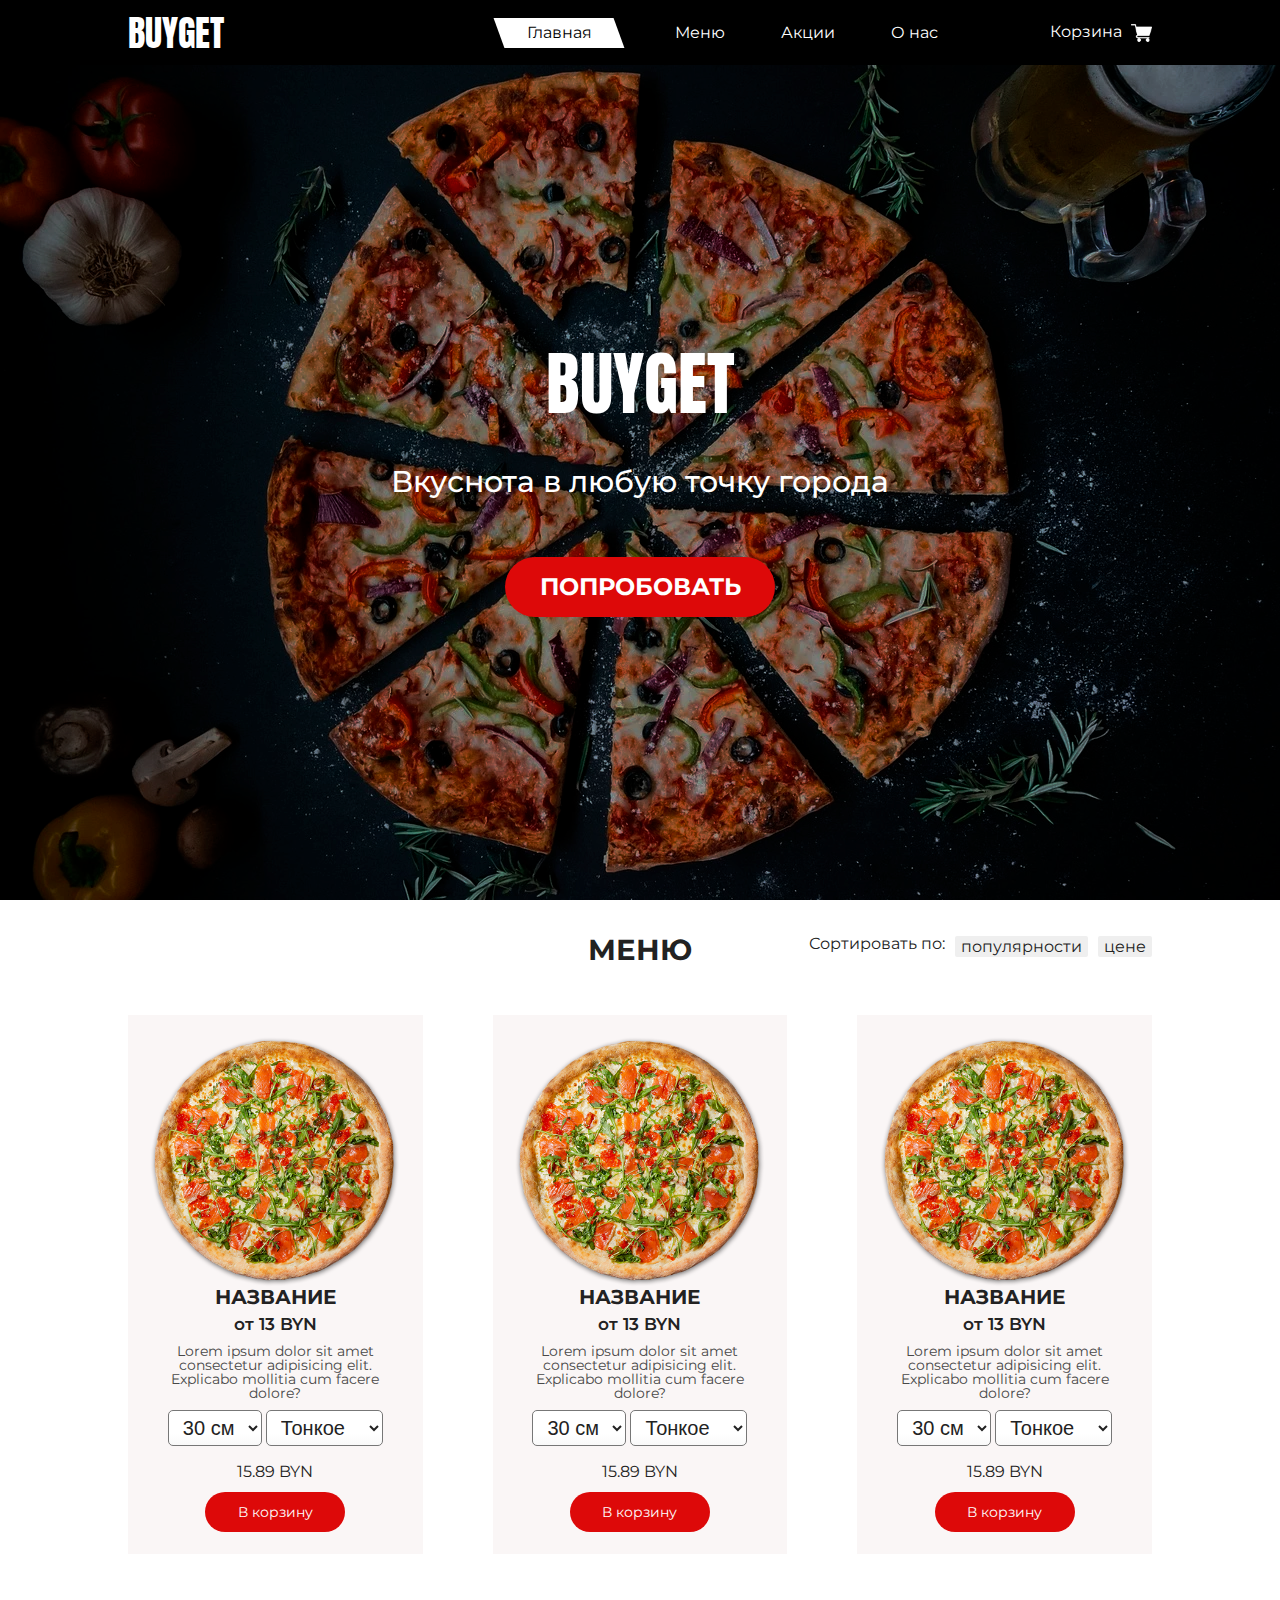
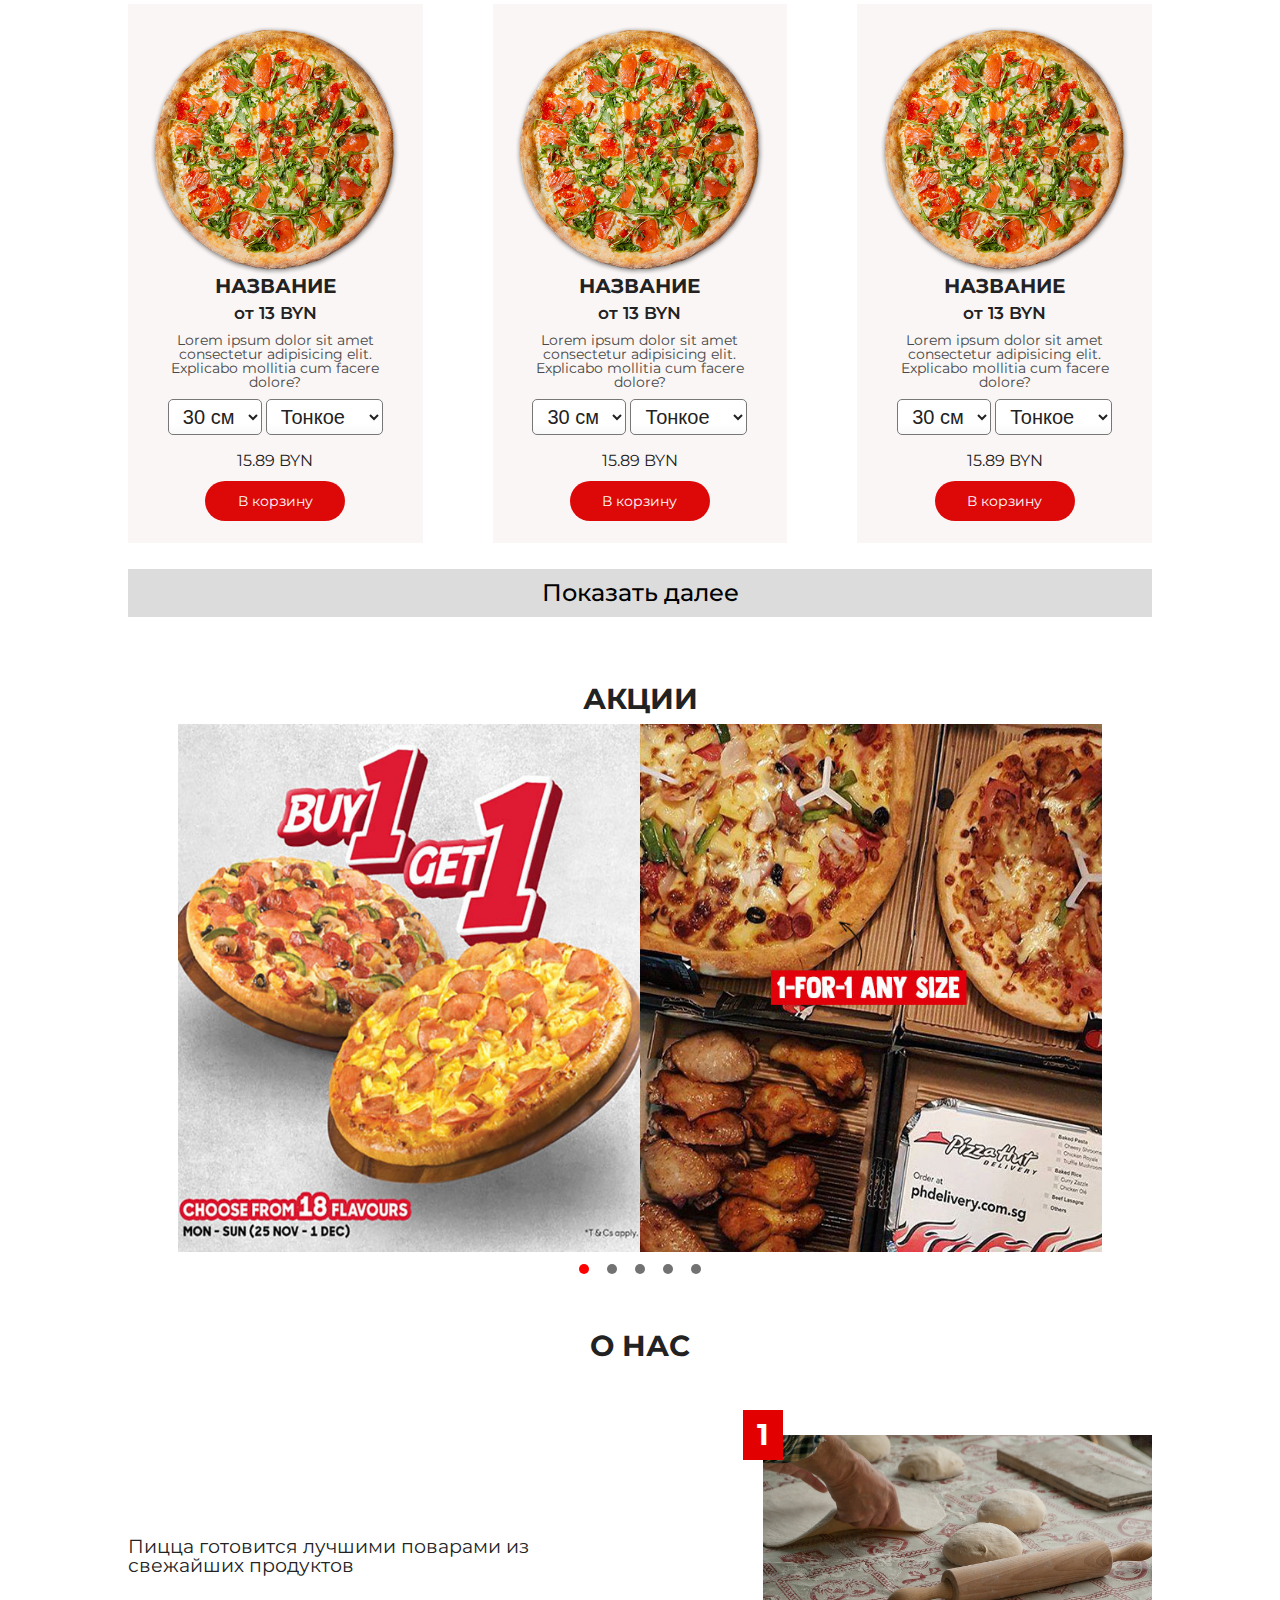
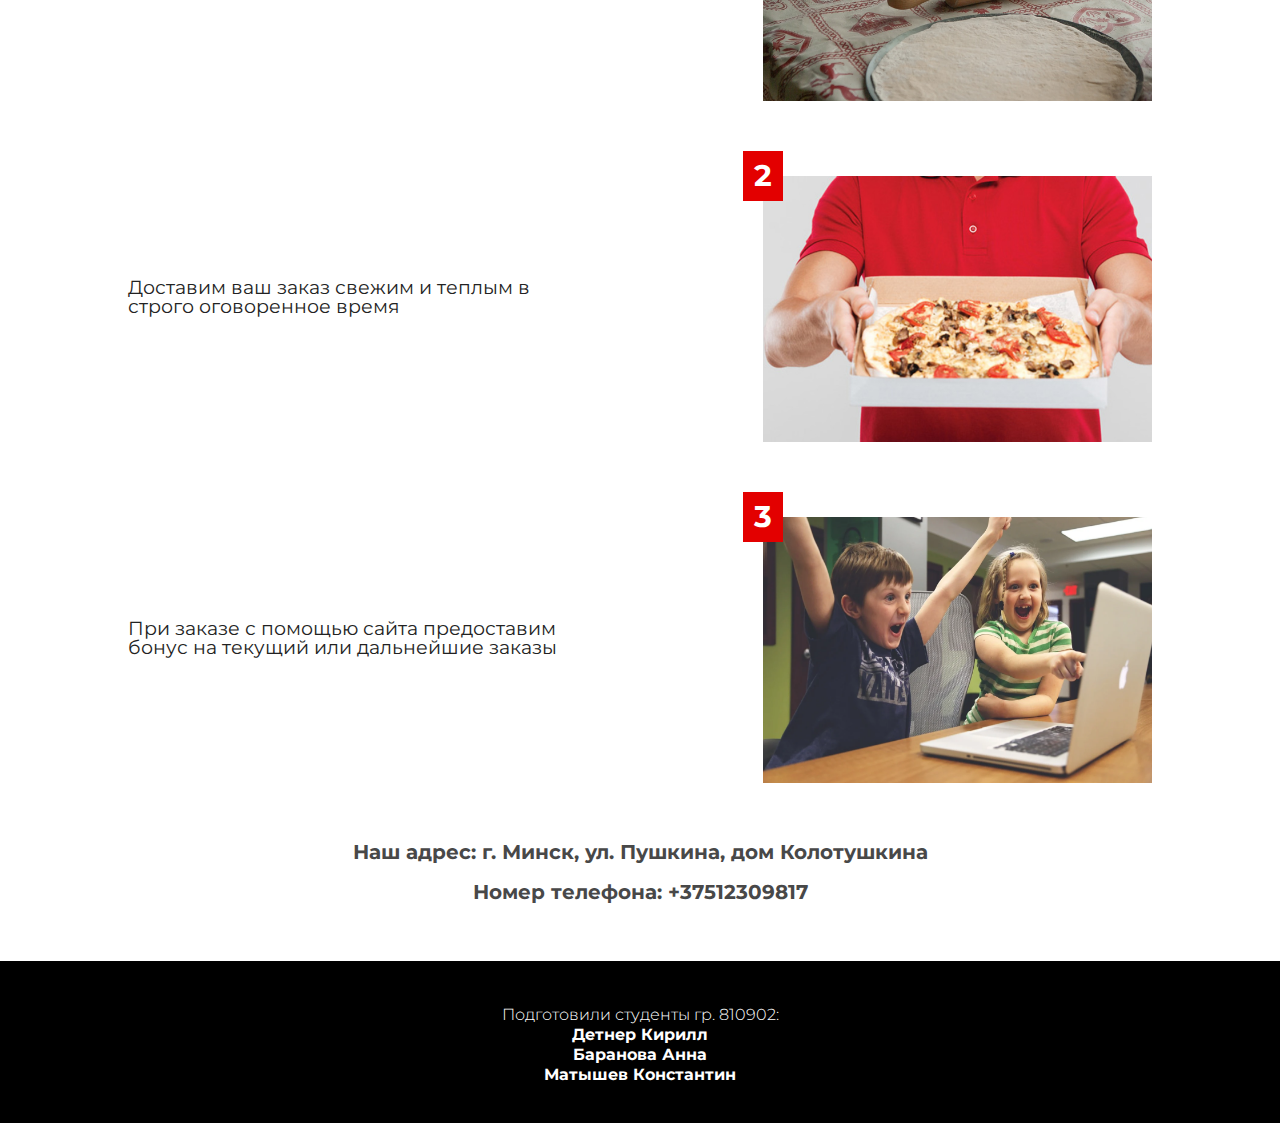
==== commit 85693963: "animations 2" ====
--- a/index.html
+++ b/index.html
@@ -36,7 +36,7 @@
                     <div class="info">
                         <h1 class="logo info__logo">BUYGET</h1>
                         <p class="info__description">Вкуснота в любую точку города</p>
-                        <button class="btn btn_red">ПОПРОБОВАТЬ</button>
+                        <button class="btn btn_red" id="btnTaste" data-element="menu">ПОПРОБОВАТЬ</button>
                     </div>
                 </div>
             </div>
@@ -237,7 +237,7 @@
                             <div class="advantage__number">
                                 <p>3</p>
                             </div>
-                            <img class="advantage_image" src="img/adv3.png"></img>
+                            <img class="advantage_image" src="./img/adv3.png"></img>
                         </div>
                     </article>
                 </div>
--- a/styles/style.css
+++ b/styles/style.css
@@ -1,16 +1,94 @@
+@charset "UTF-8";
 * {
-  -webkit-box-sizing: border-box;
-          box-sizing: border-box;
+  box-sizing: border-box;
 }
 
 section {
-  display: -webkit-box;
-  display: -ms-flexbox;
-  display: flex;
-  -webkit-box-pack: center;
-      -ms-flex-pack: center;
-          justify-content: center;
-  width: 100%;
+  display: flex;
+  justify-content: center;
+  width: 100%;
+}
+
+select {
+  display: inline-block;
+  margin-top: 5px !important;
+  border: 1px solid #777;
+  border-radius: 0.25em;
+  padding: 0.25em 0.5em;
+  font-size: 1.25rem;
+  cursor: pointer;
+  line-height: 1.1;
+  background-color: #fff;
+  background-image: linear-gradient(to top, #f9f9f9, #fff 33%);
+}
+
+select::after {
+  content: "";
+  width: 0.8em;
+  height: 0.5em;
+  background-color: #777;
+  clip-path: polygon(100% 0%, 0 0%, 50% 100%);
+}
+
+select:focus + .focus {
+  position: absolute;
+  top: -1px;
+  left: -1px;
+  right: -1px;
+  bottom: -1px;
+  border: 2px solid blue;
+  border-radius: inherit;
+}
+
+.select-box {
+  cursor: pointer;
+  position: relative;
+  max-width: 20em;
+  margin: 5em auto;
+  width: 100%;
+}
+
+.select,
+.label {
+  color: #414141;
+  display: block;
+  font: 400 17px/2em "Source Sans Pro", sans-serif;
+}
+
+.select {
+  width: 100%;
+  position: absolute;
+  top: 0;
+  padding: 5px 0;
+  height: 40px;
+  opacity: 0;
+  -ms-filter: "progid:DXImageTransform.Microsoft.Alpha(Opacity=0)";
+  background: none transparent;
+  border: 0 none;
+}
+
+.select-box1 {
+  background: #ececec;
+}
+
+.label {
+  position: relative;
+  padding: 5px 10px;
+  cursor: pointer;
+}
+
+.open .label::after {
+  content: "▲";
+}
+
+.label::after {
+  content: "▼";
+  font-size: 12px;
+  position: absolute;
+  right: 0;
+  top: 0;
+  padding: 5px 15px;
+  border-left: 5px solid #fff;
 }
 
 a {
@@ -21,96 +99,59 @@
 header {
   width: 100%;
   height: 65px;
-  display: -webkit-box;
-  display: -ms-flexbox;
-  display: flex;
-  -webkit-box-pack: center;
-      -ms-flex-pack: center;
-          justify-content: center;
+  display: flex;
+  justify-content: center;
   background-color: black;
   color: white;
-  position: -webkit-sticky;
   position: sticky;
   top: 0;
   z-index: 100;
 }
-
 header .wrapper {
-  -webkit-box-pack: justify;
-      -ms-flex-pack: justify;
-          justify-content: space-between;
-  -webkit-box-align: center;
-      -ms-flex-align: center;
-          align-items: center;
-}
-
+  justify-content: space-between;
+  align-items: center;
+}
 header .wrapper .logo {
   font-family: "Anton", sans-serif;
   font-size: 36px;
 }
-
 header .wrapper .nav {
-  display: -webkit-box;
-  display: -ms-flexbox;
-  display: flex;
-  -webkit-box-pack: justify;
-      -ms-flex-pack: justify;
-          justify-content: space-between;
-  -webkit-box-align: center;
-      -ms-flex-align: center;
-          align-items: center;
-}
-
+  display: flex;
+  justify-content: space-between;
+  align-items: center;
+}
 header .wrapper .nav .nav__item {
   cursor: pointer;
   margin-left: 3.5rem;
-  display: -webkit-box;
-  display: -ms-flexbox;
-  display: flex;
-  -webkit-transition: all 0.3s ease-in;
+  display: flex;
   transition: all 0.3s ease-in;
 }
-
 header .wrapper .nav .nav__item img {
   width: 21px;
   height: 20px;
   margin-left: 5px;
 }
-
 header .wrapper .nav .nav__item:last-child {
   margin-left: 7rem;
 }
-
 header .wrapper .nav .active {
   width: 120px;
   height: 30px;
   background-color: white;
-  -webkit-transform: skewX(20deg);
-          transform: skewX(20deg);
+  transform: skewX(20deg);
   z-index: -1;
-  -webkit-transition: all 0.3s ease-in;
   transition: all 0.3s ease-in;
   font-style: normal;
-  display: -webkit-box;
-  display: -ms-flexbox;
-  display: flex;
-  -webkit-box-pack: center;
-      -ms-flex-pack: center;
-          justify-content: center;
-  -webkit-box-align: center;
-      -ms-flex-align: center;
-          align-items: center;
-}
-
+  display: flex;
+  justify-content: center;
+  align-items: center;
+}
 header .wrapper .nav .active a {
-  -webkit-transform: skewX(-20deg);
-          transform: skewX(-20deg);
+  transform: skewX(-20deg);
   color: black;
 }
-
 header .wrapper .nav .active a img {
-  -webkit-filter: invert(100%);
-          filter: invert(100%);
+  filter: invert(100%);
 }
 
 header,
@@ -122,12 +163,8 @@
 
 .wrapper {
   width: 80%;
-  display: -webkit-box;
-  display: -ms-flexbox;
-  display: flex;
-  -webkit-box-pack: center;
-      -ms-flex-pack: center;
-          justify-content: center;
+  display: flex;
+  justify-content: center;
 }
 
 .content__background {
@@ -137,22 +174,13 @@
   height: calc(100vh - 65px);
   background-size: cover;
   background-position: center;
-  display: -webkit-box;
-  display: -ms-flexbox;
-  display: flex;
-  -webkit-box-pack: center;
-      -ms-flex-pack: center;
-          justify-content: center;
-  width: 100%;
-}
-
+  display: flex;
+  justify-content: center;
+}
 .content__background .wrapper {
   height: 100%;
-  -webkit-box-align: center;
-      -ms-flex-align: center;
-          align-items: center;
-}
-
+  align-items: center;
+}
 .content__background .btn {
   margin-top: 12px;
   background: #dd0909;
@@ -165,16 +193,10 @@
 }
 
 .info {
-  display: -webkit-box;
-  display: -ms-flexbox;
-  display: flex;
-  -webkit-box-pack: center;
-      -ms-flex-pack: center;
-          justify-content: center;
-  -ms-flex-wrap: wrap;
-      flex-wrap: wrap;
-}
-
+  display: flex;
+  justify-content: center;
+  flex-wrap: wrap;
+}
 .info h1,
 .info p {
   width: 100%;
@@ -182,19 +204,16 @@
   color: white;
   margin-bottom: 3rem;
 }
-
 .info h1 {
   font-family: "Anton", sans-serif;
   font-size: 70px;
   font-style: normal;
   font-weight: normal;
 }
-
 .info p {
   font-weight: 500;
   font-size: 30px;
 }
-
 .info button {
   font-style: normal;
   font-weight: bold;
@@ -205,10 +224,8 @@
 .menu {
   margin-top: 36px;
 }
-
 .menu .wrapper {
-  -ms-flex-wrap: wrap;
-      flex-wrap: wrap;
+  flex-wrap: wrap;
 }
 
 .title {
@@ -222,38 +239,31 @@
   width: 100%;
   position: relative;
 }
-
 .menu__header .menu__sort {
   position: absolute;
   right: 0;
   top: 0;
-  display: -webkit-box;
-  display: -ms-flexbox;
-  display: flex;
-  -webkit-box-pack: right;
-      -ms-flex-pack: right;
-          justify-content: right;
-}
-
+  display: flex;
+  justify-content: right;
+}
 .menu__header .menu__sort .sort-type {
   margin-left: 10px;
+  border: 0;
+  border-radius: 2px;
 }
 
 .menu__pizza {
-  display: -ms-grid;
   display: grid;
-  -ms-grid-columns: 1fr 1fr 1fr;
-      grid-template-columns: 1fr 1fr 1fr;
+  grid-template-columns: 1fr 1fr 1fr;
   grid-column-gap: 70px;
 }
-
 .menu__pizza .pizza-card {
-  background-color: #f4f4f4;
+  background-color: #faf6f6;
   padding: 22px;
   margin-top: 50px;
   text-align: center;
-}
-
+  transition: all 0.5s ease;
+}
 .menu__pizza .pizza-card .pizza-card__image {
   background-image: url(../img/pizza.png);
   background-size: contain;
@@ -262,36 +272,31 @@
   width: 100%;
   height: 250px;
 }
-
 .menu__pizza .pizza-card .pizza-card__title {
   font-weight: bold;
   font-size: 20px;
   text-transform: uppercase;
 }
-
 .menu__pizza .pizza-card .pizza-card__price-range {
   margin-top: 9px;
   font-weight: 600;
   font-size: 17px;
 }
-
 .menu__pizza .pizza-card .pizza-card__description {
   margin-top: 11px;
   font-weight: normal;
   font-size: 14px;
   color: #484848;
 }
-
 .menu__pizza .pizza-card .pizza-card__params {
   margin-top: 5px;
 }
-
 .menu__pizza .pizza-card .pizza__price {
+  transition: 0.75s ease;
   margin-top: 18px;
   font-weight: normal;
   font-size: 16px;
 }
-
 .menu__pizza .pizza-card .btn {
   margin-top: 12px;
   background: #dd0909;
@@ -302,6 +307,29 @@
   width: 140px;
   height: 40px;
 }
+.menu__pizza .pizza-card:hover {
+  background-color: #f1eeee;
+  transform: scale(1.05);
+  transition: 1s ease;
+}
+.menu__pizza .pizza-card:hover .pizza-card__image {
+  animation-name: rotate;
+  animation-duration: 1.25s;
+  animation-iteration-count: infinite;
+  animation-timing-function: linear;
+}
+@keyframes rotate {
+  from {
+    transform: rotate(0deg);
+  }
+  to {
+    transform: rotate(360deg);
+  }
+}
+.menu__pizza .pizza-card:hover .pizza__price {
+  transition: 1s ease;
+  color: #dd0909;
+}
 
 .menu__extend {
   width: 100%;
@@ -319,17 +347,10 @@
 .sales {
   margin-top: 68px;
 }
-
 .sales .wrapper {
-  -webkit-box-orient: vertical;
-  -webkit-box-direction: normal;
-      -ms-flex-direction: column;
-          flex-direction: column;
-  -webkit-box-pack: center;
-      -ms-flex-pack: center;
-          justify-content: center;
-}
-
+  flex-direction: column;
+  justify-content: center;
+}
 .sales .sales__slider {
   position: relative;
   min-width: 320px;
@@ -347,14 +368,12 @@
 
 .sales__slider_element {
   width: 100%;
-  -webkit-transition: opacity 1s ease-in;
   transition: opacity 1s ease-in;
   position: absolute;
   left: 0;
   top: 0;
   display: block;
 }
-
 .sales__slider_element img {
   width: 100%;
   height: 528px;
@@ -419,53 +438,32 @@
 }
 
 .about {
-  display: -webkit-box;
-  display: -ms-flexbox;
-  display: flex;
-  -webkit-box-pack: center;
-      -ms-flex-pack: center;
-          justify-content: center;
-}
-
+  display: flex;
+  justify-content: center;
+}
 .about .wrapper {
   display: block;
 }
-
 .about__title {
   margin-top: 50px;
 }
 
 .advantages {
-  display: -webkit-box;
-  display: -ms-flexbox;
-  display: flex;
-  -webkit-box-orient: vertical;
-  -webkit-box-direction: normal;
-      -ms-flex-direction: column;
-          flex-direction: column;
+  display: flex;
+  flex-direction: column;
 }
 
 .advantage {
   margin-top: 50px;
-  display: -webkit-box;
-  display: -ms-flexbox;
-  display: flex;
-  -webkit-box-pack: justify;
-      -ms-flex-pack: justify;
-          justify-content: space-between;
-}
-
+  display: flex;
+  justify-content: space-between;
+}
 .advantage .advantage__description {
   max-width: 45%;
-  display: -webkit-box;
-  display: -ms-flexbox;
-  display: flex;
-  -webkit-box-align: center;
-      -ms-flex-align: center;
-          align-items: center;
+  display: flex;
+  align-items: center;
   font-size: 1.2rem;
 }
-
 .advantage .advantage__image-wrapper img {
   right: 0;
   max-width: 389px;
@@ -483,7 +481,6 @@
   width: 40px;
   height: 50px;
 }
-
 .advantage__number p {
   text-align: center;
   color: white;
@@ -512,7 +509,6 @@
   font-weight: 300;
   font-size: 16px;
 }
-
 .footer span {
   font-weight: bold;
 }
@@ -520,31 +516,32 @@
 .basket__wrapper {
   margin-top: 67px;
 }
-
 .basket__wrapper .wrapper {
-  -webkit-box-pack: justify;
-      -ms-flex-pack: justify;
-          justify-content: space-between;
-}
-
+  justify-content: space-between;
+}
 .basket__wrapper .wrapper .order {
   width: 35%;
-}
-
+  margin-left: -600px;
+  transition: 1s ease;
+}
 .basket__wrapper .wrapper .basket {
   width: 40%;
+  margin-right: -600px;
+  transition: 1s ease;
+}
+
+.visible-order {
+  margin-left: 0 !important;
+}
+
+.visible-basket {
+  margin-right: 0 !important;
 }
 
 .order__form {
-  display: -webkit-box;
-  display: -ms-flexbox;
-  display: flex;
-  -webkit-box-orient: vertical;
-  -webkit-box-direction: normal;
-      -ms-flex-direction: column;
-          flex-direction: column;
-}
-
+  display: flex;
+  flex-direction: column;
+}
 .order__form .btn_red {
   margin: 45px 0 91px;
   background: #dd0909;
@@ -597,28 +594,23 @@
 .basket__card {
   margin-top: 25px;
   background-color: #f4f4f4;
-  -webkit-box-sizing: border-box;
-          box-sizing: border-box;
+  box-sizing: border-box;
   padding: 23px;
 }
-
 .basket__card .button__wrapper {
   overflow: auto;
 }
-
 .basket__card .button__wrapper button {
   float: right;
   padding: 0;
   border: 0;
   background-color: transparent;
 }
-
 .basket__card .button__wrapper button img {
   margin-right: 0;
   width: 20px;
   height: 20px;
 }
-
 .basket__card img {
   margin-right: 21px;
   width: 170px;
@@ -626,64 +618,45 @@
 }
 
 .basket__card_wrapper {
-  display: -webkit-box;
-  display: -ms-flexbox;
-  display: flex;
-  width: 100%;
-}
-
+  display: flex;
+  width: 100%;
+}
 .basket__card_wrapper .basket__card_info {
   width: 60%;
 }
-
 .basket__card_wrapper .basket__card_info h3 {
   font-weight: bold;
   font-size: 18px;
 }
-
 .basket__card_wrapper .basket__card_info p {
   margin: 16px 0 16px;
   font-weight: 300;
   font-size: 16px;
 }
-
 .basket__card_wrapper .basket__card_info p.color-gray {
   color: #867979;
 }
-
 .basket__card_wrapper .basket__card_info .basket__card_sum {
   width: 70%;
-  display: -webkit-box;
-  display: -ms-flexbox;
-  display: flex;
-  -webkit-box-pack: justify;
-      -ms-flex-pack: justify;
-          justify-content: space-between;
-}
-
+  display: flex;
+  justify-content: space-between;
+}
 .basket__card_wrapper .basket__card_info .basket__card_sum .basket__card_price {
   display: inline-block;
   font-weight: 600;
   font-size: 14px;
 }
-
 .basket__card_wrapper .basket__card_info .basket__card_sum .basket_card_number {
-  display: -webkit-box;
-  display: -ms-flexbox;
-  display: flex;
-  -webkit-box-pack: justify;
-      -ms-flex-pack: justify;
-          justify-content: space-between;
+  display: flex;
+  justify-content: space-between;
   width: 68px;
   background-color: #ececec;
   border-radius: 15px;
 }
-
 .basket__card_wrapper .basket__card_info .basket__card_sum .basket_card_number button {
   border: none;
   background-color: #ececec;
 }
-
 .basket__card_wrapper .basket__card_info .basket__card_sum .basket_card_number span {
   background-color: #ececec;
   line-height: 24px;
@@ -694,8 +667,8 @@
   font-weight: bold;
   font-size: 18px;
 }
-
 .basket__sum span {
   color: #ff0000;
 }
-/*# sourceMappingURL=style.css.map */+
+/*# sourceMappingURL=style.css.map */
